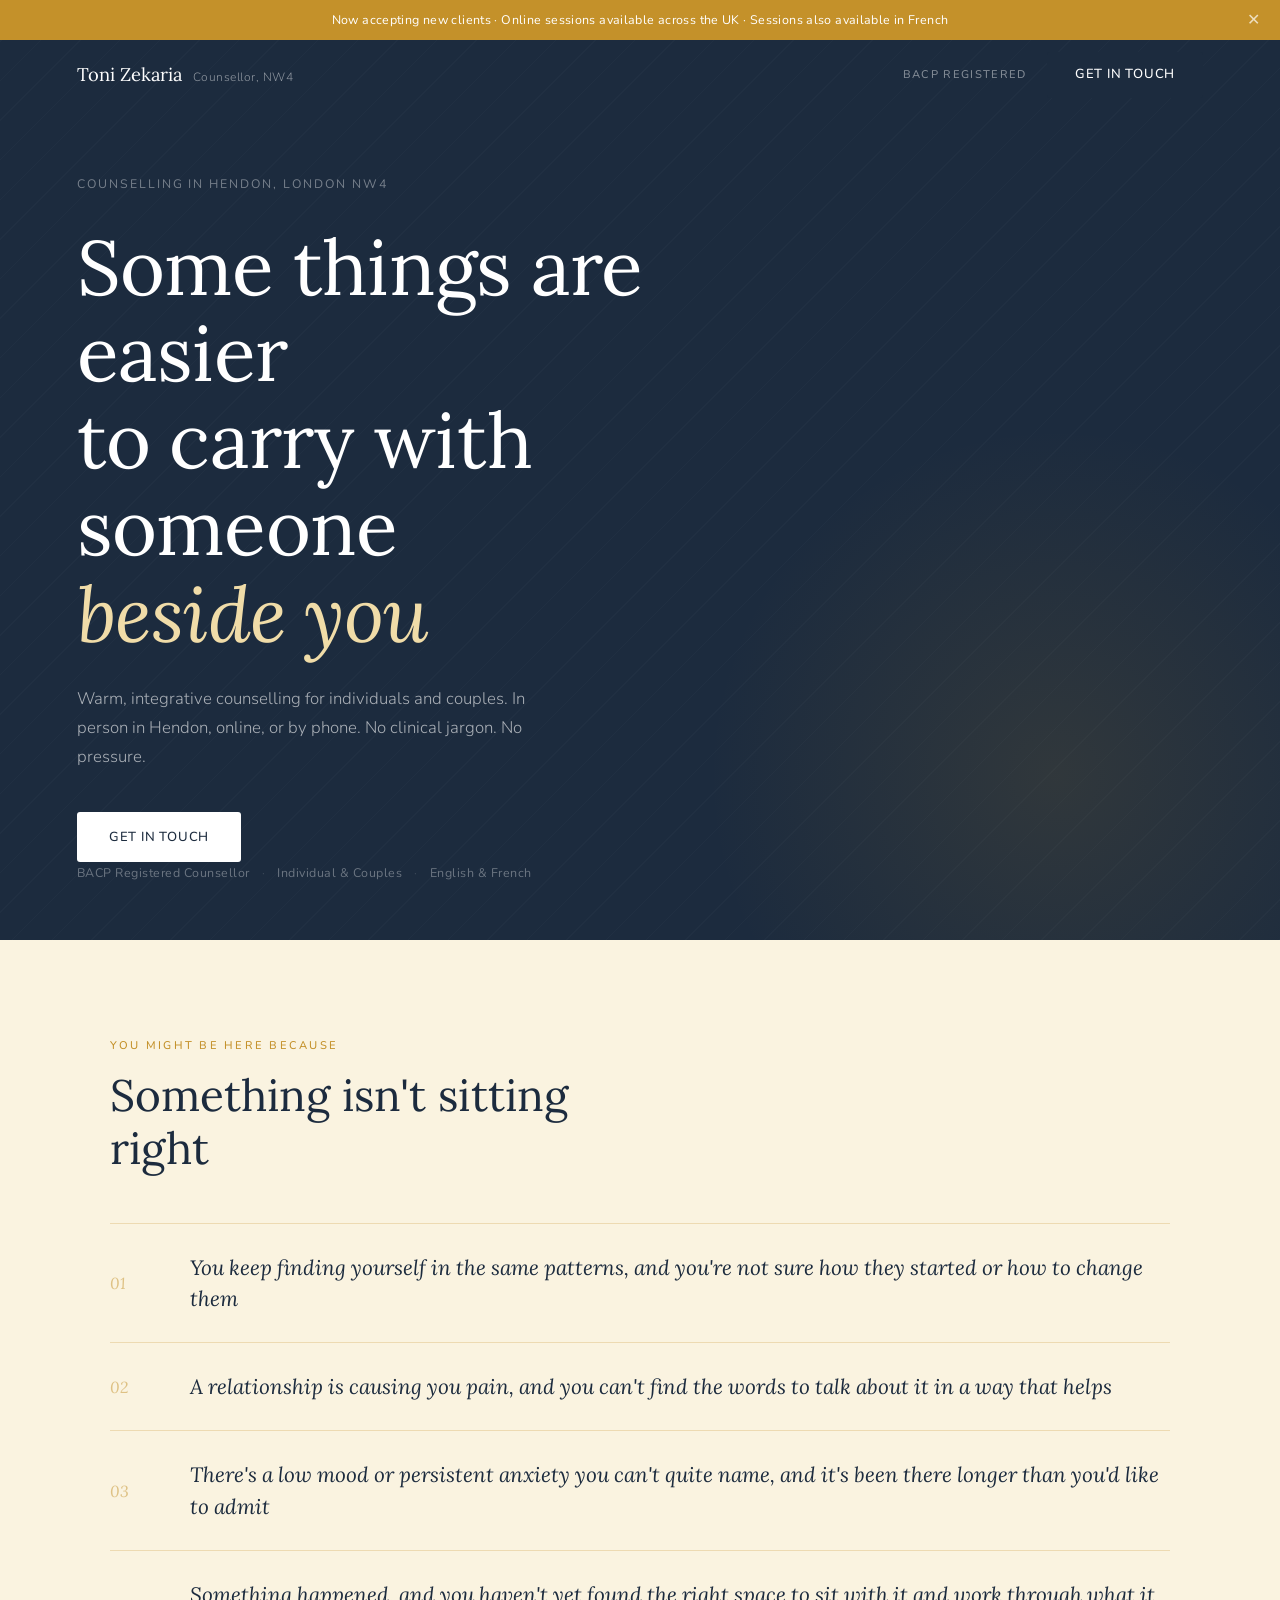
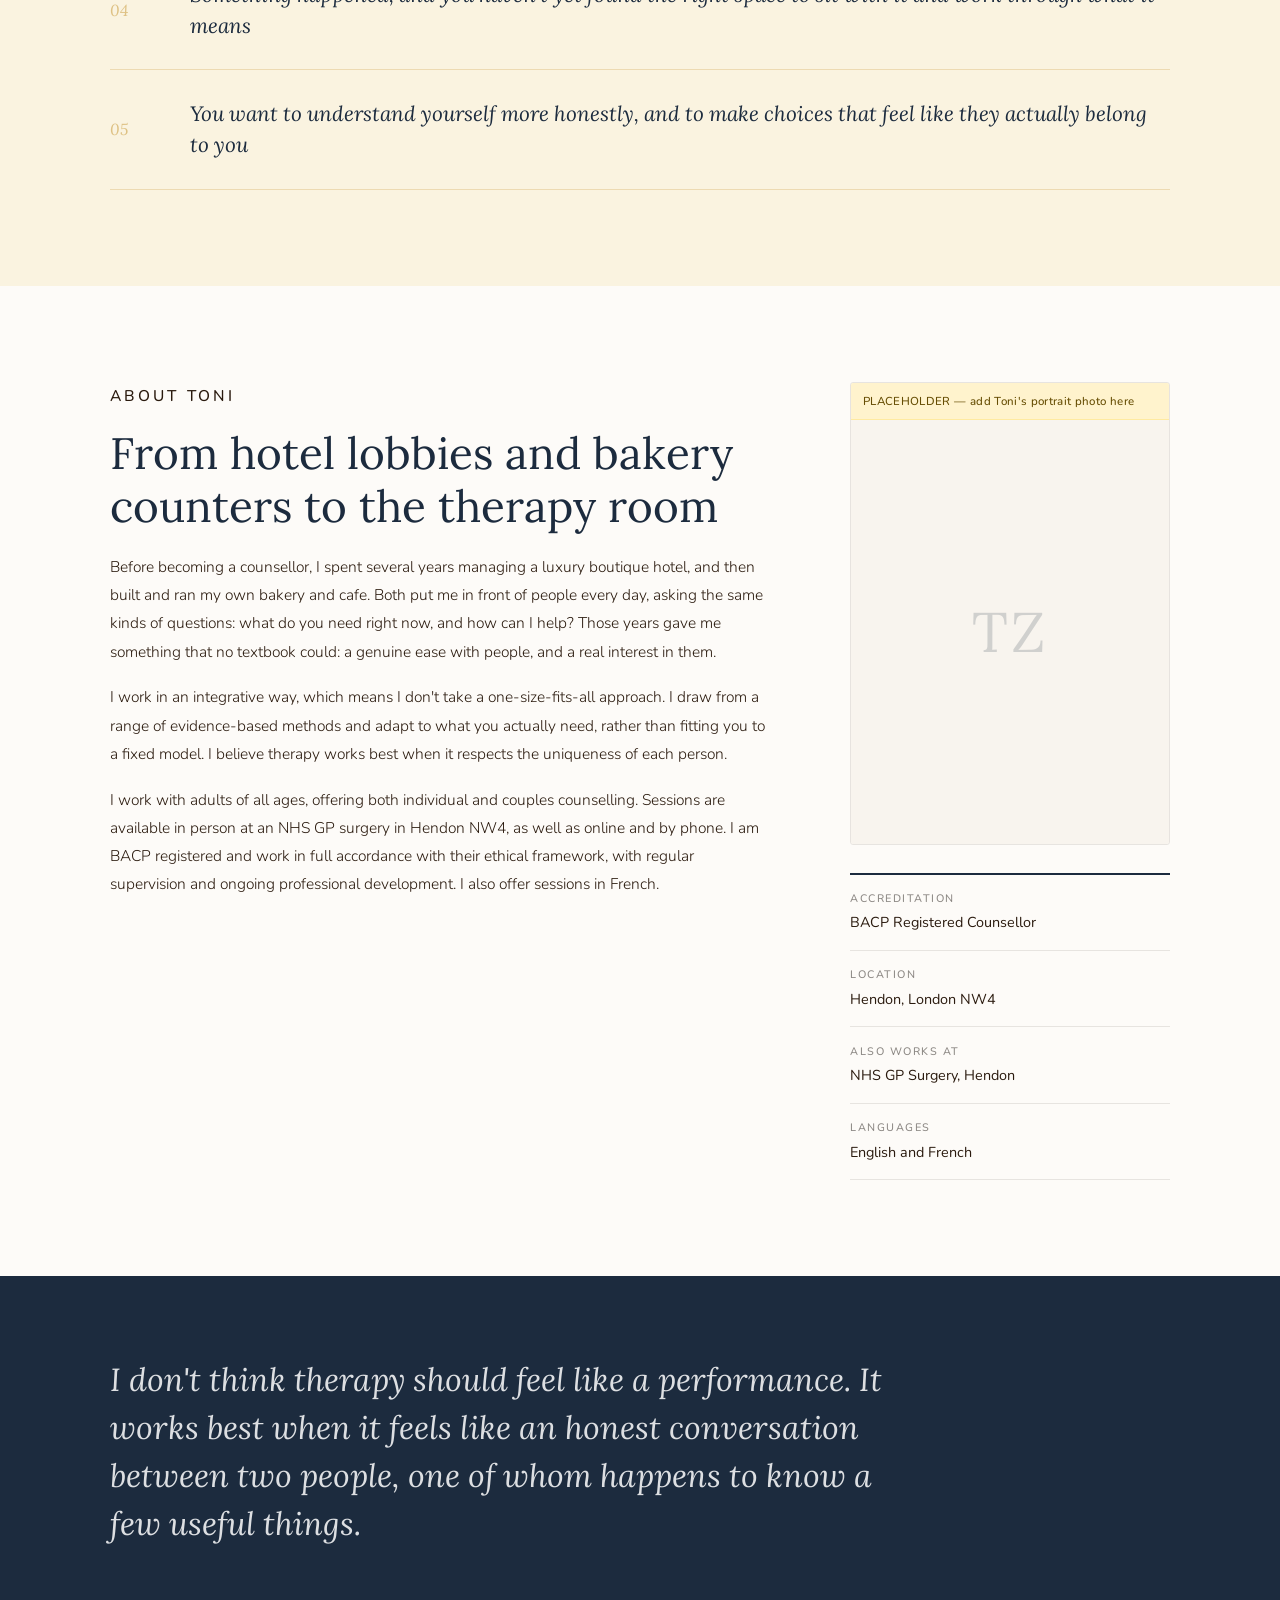
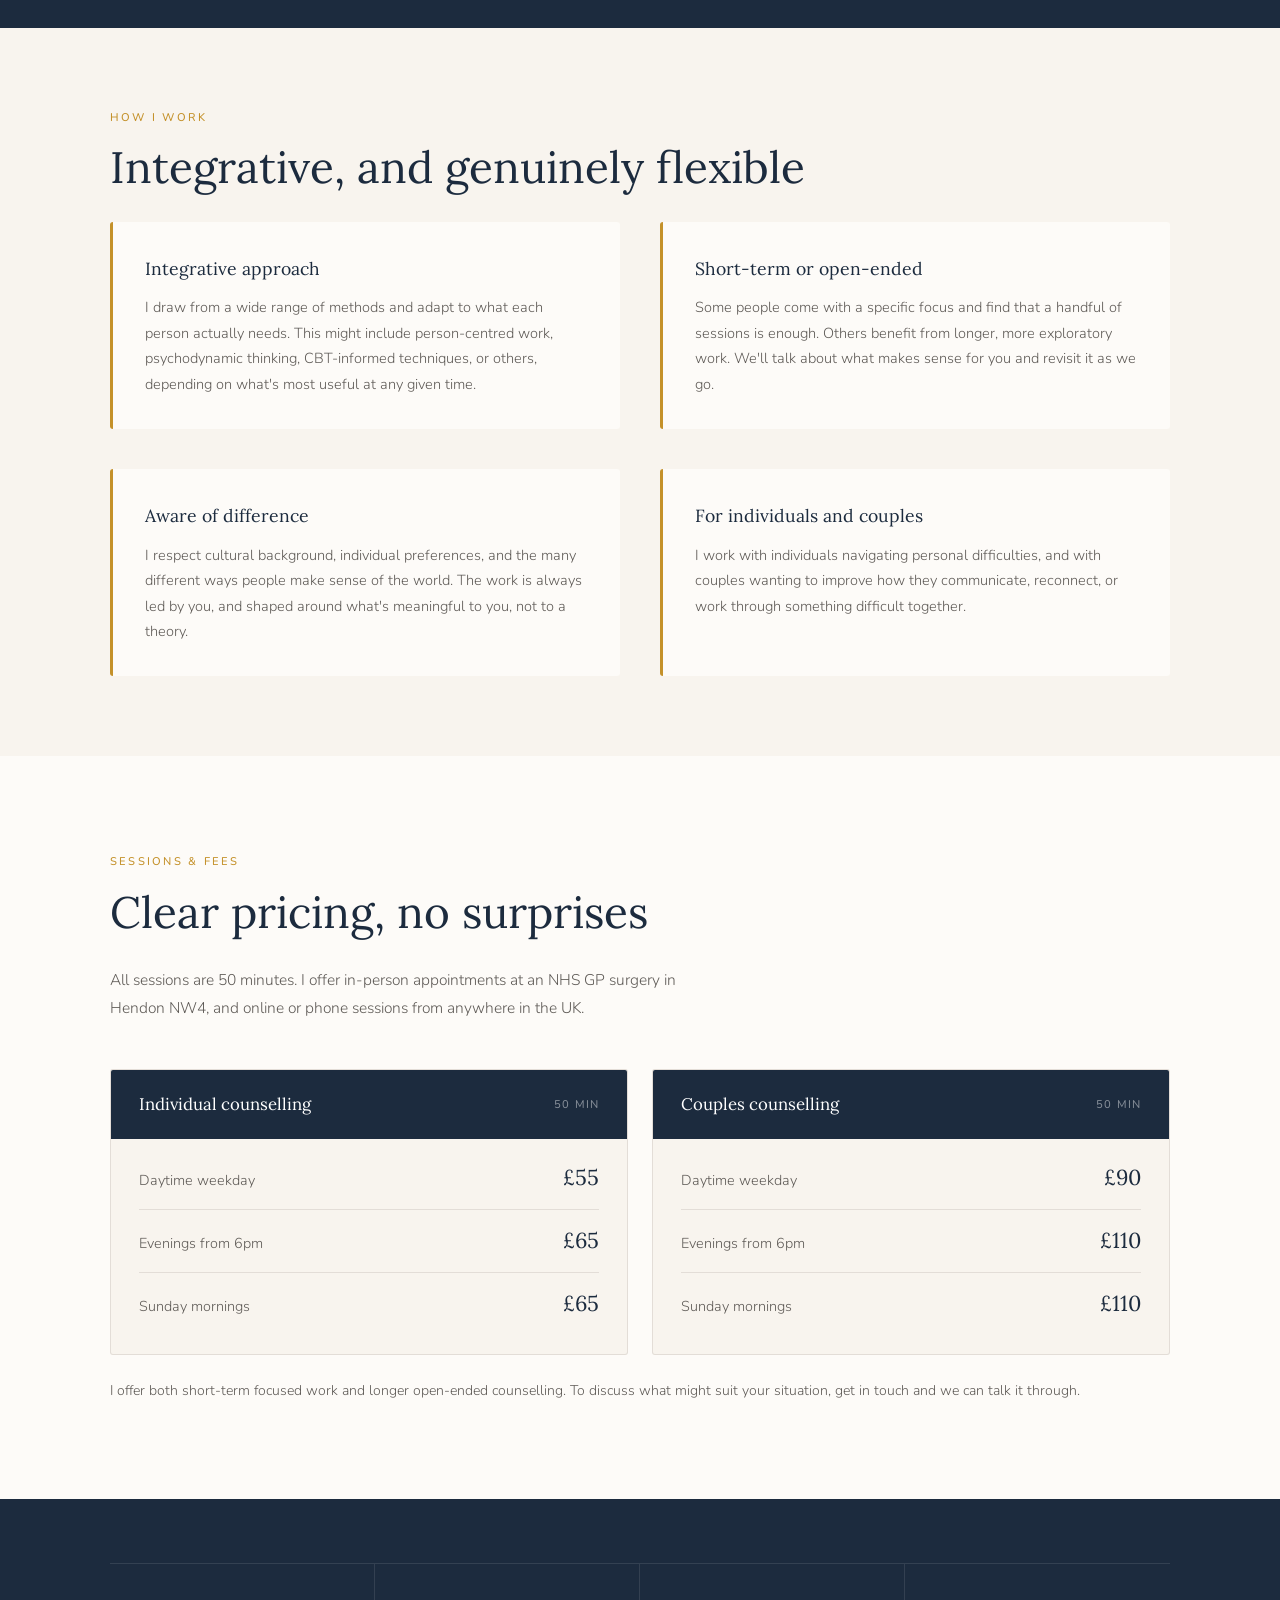
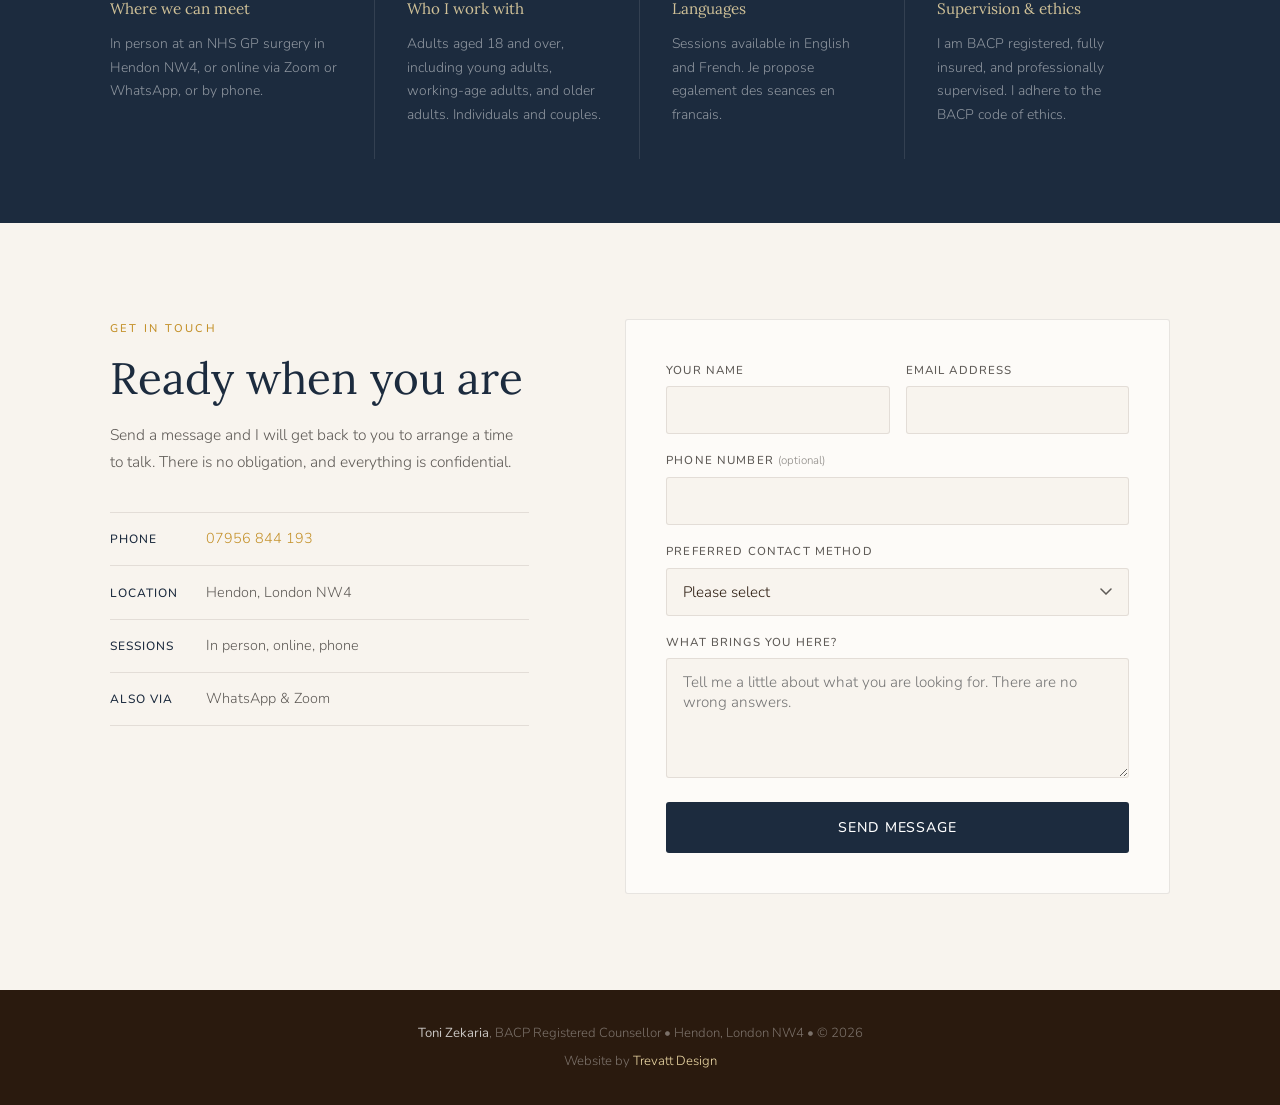
==== toni-zekaria/index.html @ 479f6f9e "Rebuild Toni Zekaria demo site (three-file structure)" ====
<!DOCTYPE html>
<html lang="en">
<head>
  <meta charset="UTF-8">
  <meta name="viewport" content="width=device-width, initial-scale=1.0">
  <title>Counsellor Hendon NW4 London | Toni Zekaria</title>
  <meta name="description" content="BACP registered counsellor in Hendon NW4. Individual and couples counselling, integrative approach. In-person, online and phone. Sessions from £55. Also in French.">
  <link rel="canonical" href="https://client-demos-3kc.pages.dev/toni-zekaria">
  <meta name="geo.region" content="GB-ENG">
  <meta name="geo.placename" content="Hendon, London">
  <meta name="geo.position" content="51.5879;-0.2282">
  <meta name="ICBM" content="51.5879, -0.2282">
  <meta property="og:type" content="website">
  <meta property="og:title" content="Counsellor Hendon NW4 London | Toni Zekaria">
  <meta property="og:description" content="BACP registered counsellor in Hendon NW4. Individual and couples counselling, integrative approach. Sessions from £55.">
  <meta property="og:url" content="https://client-demos-3kc.pages.dev/toni-zekaria">
  <meta property="og:image" content="https://picsum.photos/seed/hendon/1200/630">
  <script type="application/ld+json">
  {
    "@context": "https://schema.org",
    "@type": "MedicalBusiness",
    "name": "Toni Zekaria Counselling",
    "address": {
      "@type": "PostalAddress",
      "addressLocality": "Hendon",
      "addressRegion": "London",
      "postalCode": "NW4",
      "addressCountry": "GB"
    },
    "telephone": "07956844193",
    "url": "https://client-demos-3kc.pages.dev/toni-zekaria",
    "description": "BACP registered counsellor offering individual and couples counselling in Hendon NW4. Integrative approach. In-person, online and phone sessions.",
    "priceRange": "£55-£110"
  }
  </script>
  <link rel="stylesheet" href="style.css">
</head>
<body>

  <div class="announce-bar" id="announceBar">
    <p>Now accepting new clients &middot; Online sessions available across the UK &middot; Sessions also available in French</p>
    <button class="announce-close" id="announceClose" aria-label="Dismiss">&#x2715;</button>
  </div>

  <header class="header" id="header">
    <div class="header-identity">
      <a href="#" class="logo" aria-label="Toni Zekaria Counselling">Toni Zekaria</a>
      <span class="header-role" aria-hidden="true">Counsellor, NW4</span>
    </div>
    <div class="header-actions">
      <span class="header-cred">BACP Registered</span>
      <a href="#contact" class="btn btn-primary">Get in touch</a>
    </div>
  </header>

  <main>

    <!-- HERO: colour-wash, typographic -->
    <section class="hero" aria-label="Introduction">
      <div class="hero-inner">
        <p class="hero-location">Counselling in Hendon, London NW4</p>
        <h1>Some things are easier<br>to carry with someone<br><em>beside you</em></h1>
        <p class="hero-sub">Warm, integrative counselling for individuals and couples. In person in Hendon, online, or by phone. No clinical jargon. No pressure.</p>
        <a href="#contact" class="btn btn-hero">Get in touch</a>
      </div>
      <div class="hero-credentials" aria-label="Professional credentials">
        <span>BACP Registered Counsellor</span>
        <span class="cred-divider" aria-hidden="true">&middot;</span>
        <span>Individual &amp; Couples</span>
        <span class="cred-divider" aria-hidden="true">&middot;</span>
        <span>English &amp; French</span>
      </div>
    </section>

    <!-- RECOGNITION: large editorial numbered statements -->
    <section class="recognition" aria-labelledby="rec-heading">
      <div class="section-inner">
        <div class="rec-top">
          <p class="eyebrow">You might be here because</p>
          <h2 id="rec-heading" class="section-title">Something isn't sitting right</h2>
        </div>
        <ol class="rec-statements" role="list">
          <li>
            <span class="rec-num" aria-hidden="true">01</span>
            <p>You keep finding yourself in the same patterns, and you're not sure how they started or how to change them</p>
          </li>
          <li>
            <span class="rec-num" aria-hidden="true">02</span>
            <p>A relationship is causing you pain, and you can't find the words to talk about it in a way that helps</p>
          </li>
          <li>
            <span class="rec-num" aria-hidden="true">03</span>
            <p>There's a low mood or persistent anxiety you can't quite name, and it's been there longer than you'd like to admit</p>
          </li>
          <li>
            <span class="rec-num" aria-hidden="true">04</span>
            <p>Something happened, and you haven't yet found the right space to sit with it and work through what it means</p>
          </li>
          <li>
            <span class="rec-num" aria-hidden="true">05</span>
            <p>You want to understand yourself more honestly, and to make choices that feel like they actually belong to you</p>
          </li>
        </ol>
      </div>
    </section>

    <!-- ABOUT: bio left, portrait placeholder right -->
    <section class="about" aria-labelledby="about-heading">
      <div class="section-inner">
        <div class="about-grid">
          <div class="about-text">
            <p class="eyebrow">About Toni</p>
            <h2 id="about-heading" class="section-title">From hotel lobbies and bakery counters to the therapy room</h2>
            <p>Before becoming a counsellor, I spent several years managing a luxury boutique hotel, and then built and ran my own bakery and cafe. Both put me in front of people every day, asking the same kinds of questions: what do you need right now, and how can I help? Those years gave me something that no textbook could: a genuine ease with people, and a real interest in them.</p>
            <p>I work in an integrative way, which means I don't take a one-size-fits-all approach. I draw from a range of evidence-based methods and adapt to what you actually need, rather than fitting you to a fixed model. I believe therapy works best when it respects the uniqueness of each person.</p>
            <p>I work with adults of all ages, offering both individual and couples counselling. Sessions are available in person at an NHS GP surgery in Hendon NW4, as well as online and by phone. I am BACP registered and work in full accordance with their ethical framework, with regular supervision and ongoing professional development. I also offer sessions in French.</p>
          </div>
          <div class="about-aside">
            <div class="portrait-placeholder" role="img" aria-label="Portrait photo placeholder">
              <div class="placeholder-banner">PLACEHOLDER &mdash; add Toni's portrait photo here</div>
              <div class="placeholder-space">
                <span class="placeholder-initials">TZ</span>
              </div>
            </div>
            <div class="about-credentials">
              <div class="cred-block">
                <span class="cred-label">Accreditation</span>
                <span class="cred-value">BACP Registered Counsellor</span>
              </div>
              <div class="cred-block">
                <span class="cred-label">Location</span>
                <span class="cred-value">Hendon, London NW4</span>
              </div>
              <div class="cred-block">
                <span class="cred-label">Also works at</span>
                <span class="cred-value">NHS GP Surgery, Hendon</span>
              </div>
              <div class="cred-block">
                <span class="cred-label">Languages</span>
                <span class="cred-value">English and French</span>
              </div>
            </div>
          </div>
        </div>
      </div>
    </section>

    <!-- APPROACH: philosophy pull quote + modalities -->
    <section class="approach" aria-labelledby="approach-heading">
      <div class="approach-quote">
        <div class="section-inner">
          <blockquote>
            <p>I don't think therapy should feel like a performance. It works best when it feels like an honest conversation between two people, one of whom happens to know a few useful things.</p>
          </blockquote>
        </div>
      </div>
      <div class="approach-methods">
        <div class="section-inner">
          <p class="eyebrow">How I work</p>
          <h2 id="approach-heading" class="section-title">Integrative, and genuinely flexible</h2>
          <div class="methods-grid">
            <div class="method-item">
              <h3>Integrative approach</h3>
              <p>I draw from a wide range of methods and adapt to what each person actually needs. This might include person-centred work, psychodynamic thinking, CBT-informed techniques, or others, depending on what's most useful at any given time.</p>
            </div>
            <div class="method-item">
              <h3>Short-term or open-ended</h3>
              <p>Some people come with a specific focus and find that a handful of sessions is enough. Others benefit from longer, more exploratory work. We'll talk about what makes sense for you and revisit it as we go.</p>
            </div>
            <div class="method-item">
              <h3>Aware of difference</h3>
              <p>I respect cultural background, individual preferences, and the many different ways people make sense of the world. The work is always led by you, and shaped around what's meaningful to you, not to a theory.</p>
            </div>
            <div class="method-item">
              <h3>For individuals and couples</h3>
              <p>I work with individuals navigating personal difficulties, and with couples wanting to improve how they communicate, reconnect, or work through something difficult together.</p>
            </div>
          </div>
        </div>
      </div>
    </section>

    <!-- FEES -->
    <section class="fees" aria-labelledby="fees-heading">
      <div class="section-inner">
        <p class="eyebrow">Sessions &amp; fees</p>
        <h2 id="fees-heading" class="section-title">Clear pricing, no surprises</h2>
        <p class="fees-intro">All sessions are 50 minutes. I offer in-person appointments at an NHS GP surgery in Hendon NW4, and online or phone sessions from anywhere in the UK.</p>

        <div class="fee-grid">
          <div class="fee-card">
            <div class="fee-card-header">
              <h3>Individual counselling</h3>
              <span class="fee-tag">50 min</span>
            </div>
            <div class="fee-rows">
              <div class="fee-row">
                <span class="fee-row-label">Daytime weekday</span>
                <span class="fee-row-price">£55</span>
              </div>
              <div class="fee-row">
                <span class="fee-row-label">Evenings from 6pm</span>
                <span class="fee-row-price">£65</span>
              </div>
              <div class="fee-row">
                <span class="fee-row-label">Sunday mornings</span>
                <span class="fee-row-price">£65</span>
              </div>
            </div>
          </div>
          <div class="fee-card">
            <div class="fee-card-header">
              <h3>Couples counselling</h3>
              <span class="fee-tag">50 min</span>
            </div>
            <div class="fee-rows">
              <div class="fee-row">
                <span class="fee-row-label">Daytime weekday</span>
                <span class="fee-row-price">£90</span>
              </div>
              <div class="fee-row">
                <span class="fee-row-label">Evenings from 6pm</span>
                <span class="fee-row-price">£110</span>
              </div>
              <div class="fee-row">
                <span class="fee-row-label">Sunday mornings</span>
                <span class="fee-row-price">£110</span>
              </div>
            </div>
          </div>
        </div>
        <p class="fees-note">I offer both short-term focused work and longer open-ended counselling. To discuss what might suit your situation, get in touch and we can talk it through.</p>
      </div>
    </section>

    <!-- PRACTICAL STRIP: formats, languages, availability -->
    <section class="practical" aria-label="Practical information">
      <div class="section-inner">
        <div class="practical-grid">
          <div class="practical-item">
            <h3>Where we can meet</h3>
            <p>In person at an NHS GP surgery in Hendon NW4, or online via Zoom or WhatsApp, or by phone.</p>
          </div>
          <div class="practical-item">
            <h3>Who I work with</h3>
            <p>Adults aged 18 and over, including young adults, working-age adults, and older adults. Individuals and couples.</p>
          </div>
          <div class="practical-item">
            <h3>Languages</h3>
            <p>Sessions available in English and French. Je propose egalement des seances en francais.</p>
          </div>
          <div class="practical-item">
            <h3>Supervision &amp; ethics</h3>
            <p>I am BACP registered, fully insured, and professionally supervised. I adhere to the BACP code of ethics.</p>
          </div>
        </div>
      </div>
    </section>

    <!-- CONTACT -->
    <section class="contact" id="contact" aria-labelledby="contact-heading">
      <div class="section-inner">
        <div class="contact-grid">
          <div class="contact-info">
            <p class="eyebrow">Get in touch</p>
            <h2 id="contact-heading" class="section-title">Ready when you are</h2>
            <p class="contact-lead">Send a message and I will get back to you to arrange a time to talk. There is no obligation, and everything is confidential.</p>
            <ul class="contact-meta">
              <li>
                <strong>Phone</strong>
                <a href="tel:07956844193">07956 844 193</a>
              </li>
              <li>
                <strong>Location</strong>
                <span>Hendon, London NW4</span>
              </li>
              <li>
                <strong>Sessions</strong>
                <span>In person, online, phone</span>
              </li>
              <li>
                <strong>Also via</strong>
                <span>WhatsApp &amp; Zoom</span>
              </li>
            </ul>
          </div>

          <!-- Formspree integration: update the action attribute with your Formspree endpoint -->
          <form action="#" method="POST" class="contact-form" novalidate>
            <div class="form-row">
              <div class="field">
                <label for="name">Your name</label>
                <input type="text" id="name" name="name" autocomplete="name" required>
              </div>
              <div class="field">
                <label for="email">Email address</label>
                <input type="email" id="email" name="email" autocomplete="email" required>
              </div>
            </div>
            <div class="field">
              <label for="phone">Phone number <span class="label-opt">(optional)</span></label>
              <input type="tel" id="phone" name="phone" autocomplete="tel">
            </div>
            <div class="field">
              <label for="contact-pref">Preferred contact method</label>
              <select id="contact-pref" name="contact_preference">
                <option value="">Please select</option>
                <option value="email">Email</option>
                <option value="phone">Phone call</option>
                <option value="whatsapp">WhatsApp</option>
                <option value="zoom">Zoom call</option>
              </select>
            </div>
            <div class="field">
              <label for="message">What brings you here?</label>
              <textarea id="message" name="message" placeholder="Tell me a little about what you are looking for. There are no wrong answers."></textarea>
            </div>
            <button type="submit" class="btn btn-submit">Send message</button>
          </form>
        </div>
      </div>
    </section>

  </main>

  <footer class="footer">
    <div class="footer-inner">
      <p><strong>Toni Zekaria</strong>, BACP Registered Counsellor &bull; Hendon, London NW4 &bull; &copy; 2026</p>
      <p>Website by <a href="https://trevattdesign.com" target="_blank" rel="noopener noreferrer">Trevatt Design</a></p>
    </div>
  </footer>

  <script src="script.js"></script>
</body>
</html>
---- toni-zekaria/style.css ----
@import url('https://fonts.googleapis.com/css2?family=Lora:ital,wght@0,400;0,500;1,400;1,500&family=Nunito:wght@300;400;500&display=swap');

/* ============================================================
   DESIGN TOKENS
   ============================================================ */
:root {
  --slate:        #1C2B3E;
  --slate-mid:    #273D55;
  --amber:        #C4912A;
  --amber-pale:   #F0DCA8;
  --amber-light:  #FAF3E0;
  --rose-dust:    #B07870;
  --rose-pale:    #EDD8D4;
  --oat:          #F8F4EE;
  --cream:        #FDFBF8;
  --espresso:     #2A1A0E;
  --mid:          #5E5A56;
  --soft:         #8C8884;
  --border:       rgba(42, 26, 14, 0.1);

  --announce-h:   40px;
  --header-h:     70px;

  --radius:       3px;
  --ease:         cubic-bezier(0.4, 0, 0.2, 1);
}

/* ============================================================
   RESET & BASE
   ============================================================ */
*, *::before, *::after { box-sizing: border-box; margin: 0; padding: 0; }

html { scroll-behavior: smooth; }

body {
  font-family: 'Nunito', sans-serif;
  font-weight: 300;
  color: var(--espresso);
  background: var(--cream);
  line-height: 1.75;
  -webkit-font-smoothing: antialiased;
}

img { display: block; max-width: 100%; }

/* ============================================================
   TYPOGRAPHY UTILITIES
   ============================================================ */
.eyebrow {
  display: block;
  font-size: 0.7rem;
  font-weight: 500;
  letter-spacing: 0.2em;
  text-transform: uppercase;
  color: var(--amber);
  margin-bottom: 0.85rem;
}

.section-title {
  font-family: 'Lora', serif;
  font-weight: 400;
  font-size: clamp(1.85rem, 3.6vw, 2.75rem);
  line-height: 1.2;
  color: var(--slate);
  margin-bottom: 1.75rem;
}

.section-inner {
  max-width: 1060px;
  margin: 0 auto;
}

/* ============================================================
   BUTTONS
   ============================================================ */
.btn {
  display: inline-block;
  padding: 0.72rem 1.75rem;
  font-family: 'Nunito', sans-serif;
  font-size: 0.82rem;
  font-weight: 500;
  letter-spacing: 0.06em;
  text-transform: uppercase;
  text-decoration: none;
  border: none;
  border-radius: var(--radius);
  cursor: pointer;
  transition: background 0.2s var(--ease), transform 0.15s var(--ease);
}

.btn:focus-visible {
  outline: 2px solid var(--amber);
  outline-offset: 3px;
}

.btn-primary {
  background: var(--slate);
  color: #fff;
}
.btn-primary:hover { background: var(--slate-mid); transform: translateY(-1px); }

.btn-hero {
  background: #fff;
  color: var(--slate);
  padding: 0.85rem 2rem;
}
.btn-hero:hover { background: var(--amber-pale); transform: translateY(-1px); }

.btn-submit {
  width: 100%;
  padding: 1rem;
  background: var(--slate);
  color: #fff;
  font-size: 0.88rem;
  margin-top: 0.5rem;
}
.btn-submit:hover { background: var(--slate-mid); }

/* ============================================================
   ANNOUNCE BAR
   ============================================================ */
.announce-bar {
  position: fixed;
  top: 0;
  left: 0;
  right: 0;
  z-index: 200;
  height: var(--announce-h);
  background: var(--amber);
  color: #fff;
  display: flex;
  align-items: center;
  justify-content: center;
  padding: 0 3rem;
  font-size: 0.78rem;
  font-weight: 400;
  letter-spacing: 0.03em;
  text-align: center;
}

.announce-bar p { flex: 1; }

.announce-close {
  position: absolute;
  right: 1rem;
  background: none;
  border: none;
  color: rgba(255, 255, 255, 0.7);
  cursor: pointer;
  font-size: 1rem;
  padding: 0.25rem;
  line-height: 1;
  transition: color 0.2s;
}
.announce-close:hover { color: #fff; }

.announce-bar.hidden { display: none; }

/* ============================================================
   HEADER
   ============================================================ */
.header {
  position: fixed;
  top: var(--announce-h);
  left: 0;
  right: 0;
  z-index: 100;
  height: var(--header-h);
  display: flex;
  align-items: center;
  justify-content: space-between;
  padding: 0 6%;
  transition: background 0.3s var(--ease), border-color 0.3s var(--ease), top 0.3s var(--ease);
  background: transparent;
  border-bottom: 1px solid transparent;
}

.header.announce-gone { top: 0; }

.header.scrolled {
  background: rgba(253, 251, 248, 0.97);
  backdrop-filter: blur(12px);
  border-bottom-color: var(--border);
}

.header-identity {
  display: flex;
  align-items: baseline;
  gap: 0.7rem;
}

.logo {
  font-family: 'Lora', serif;
  font-size: 1.15rem;
  font-weight: 400;
  text-decoration: none;
  color: #fff;
  transition: color 0.3s var(--ease);
}
.header.scrolled .logo { color: var(--slate); }

.header-role {
  font-size: 0.75rem;
  font-weight: 300;
  color: rgba(255, 255, 255, 0.5);
  letter-spacing: 0.04em;
  transition: color 0.3s var(--ease);
}
.header.scrolled .header-role { color: var(--soft); }

.header-actions {
  display: flex;
  align-items: center;
  gap: 1.25rem;
}

.header-cred {
  font-size: 0.7rem;
  font-weight: 500;
  letter-spacing: 0.12em;
  text-transform: uppercase;
  color: rgba(255, 255, 255, 0.45);
  transition: color 0.3s var(--ease);
}
.header.scrolled .header-cred { color: var(--soft); }

/* ============================================================
   HERO — colour-wash, slate
   ============================================================ */
.hero {
  min-height: 100vh;
  background: var(--slate);
  display: flex;
  flex-direction: column;
  justify-content: space-between;
  padding: calc(var(--announce-h) + var(--header-h) + 4rem) 6% 3.5rem;
  position: relative;
  overflow: hidden;
}

/* Warm texture: faint diagonal lines */
.hero::before {
  content: '';
  position: absolute;
  inset: 0;
  background-image: repeating-linear-gradient(
    -45deg,
    rgba(255, 255, 255, 0.018) 0px,
    rgba(255, 255, 255, 0.018) 1px,
    transparent 1px,
    transparent 28px
  );
  pointer-events: none;
}

/* Warm glow bottom-right */
.hero::after {
  content: '';
  position: absolute;
  bottom: -20%;
  right: -10%;
  width: 55vw;
  height: 55vw;
  background: radial-gradient(circle, rgba(196, 145, 42, 0.12) 0%, transparent 70%);
  pointer-events: none;
}

.hero-inner {
  position: relative;
  z-index: 1;
  max-width: 760px;
}

.hero-location {
  font-size: 0.77rem;
  font-weight: 400;
  letter-spacing: 0.16em;
  text-transform: uppercase;
  color: rgba(255, 255, 255, 0.4);
  margin-bottom: 1.75rem;
}

.hero h1 {
  font-family: 'Lora', serif;
  font-weight: 400;
  font-size: clamp(2.8rem, 6vw, 5rem);
  line-height: 1.13;
  color: #fff;
  margin-bottom: 1.75rem;
  letter-spacing: -0.01em;
}

.hero h1 em {
  font-style: italic;
  color: var(--amber-pale);
}

.hero-sub {
  font-size: 1.05rem;
  font-weight: 300;
  color: rgba(255, 255, 255, 0.62);
  line-height: 1.72;
  max-width: 500px;
  margin-bottom: 2.5rem;
}

.hero-credentials {
  position: relative;
  z-index: 1;
  display: flex;
  align-items: center;
  gap: 0.75rem;
  font-size: 0.78rem;
  font-weight: 400;
  color: rgba(255, 255, 255, 0.35);
  letter-spacing: 0.04em;
}

.cred-divider { opacity: 0.4; }

/* ============================================================
   RECOGNITION — large numbered statements
   ============================================================ */
.recognition {
  background: var(--amber-light);
  padding: 6rem 6%;
}

.rec-top {
  max-width: 480px;
  margin-bottom: 3rem;
}

.rec-statements {
  list-style: none;
  border-top: 1px solid rgba(196, 145, 42, 0.25);
}

.rec-statements li {
  display: grid;
  grid-template-columns: 3.5rem 1fr;
  gap: 1.5rem;
  align-items: center;
  padding: 1.75rem 0;
  border-bottom: 1px solid rgba(196, 145, 42, 0.25);
}

.rec-num {
  font-family: 'Lora', serif;
  font-style: italic;
  font-size: 1rem;
  color: var(--amber);
  opacity: 0.5;
  flex-shrink: 0;
  line-height: 1;
}

.rec-statements p {
  font-family: 'Lora', serif;
  font-style: italic;
  font-size: clamp(1.05rem, 1.8vw, 1.3rem);
  color: var(--slate);
  line-height: 1.5;
  font-weight: 400;
}

/* ============================================================
   ABOUT — text left, portrait + credentials right
   ============================================================ */
.about {
  background: var(--cream);
  padding: 6rem 6%;
}

.about-grid {
  display: grid;
  grid-template-columns: 1fr 320px;
  gap: 5rem;
  align-items: start;
}

.about-text .section-title { margin-bottom: 1.25rem; }

.about-text p {
  font-size: 0.97rem;
  color: var(--espresso);
  line-height: 1.82;
  margin-bottom: 1.1rem;
}
.about-text p:last-child { margin-bottom: 0; }

/* Portrait placeholder */
.portrait-placeholder {
  margin-bottom: 1.75rem;
  border-radius: var(--radius);
  overflow: hidden;
  border: 1px solid var(--border);
}

.placeholder-banner {
  background: #FFF3CD;
  border-bottom: 1px solid #FFEAA0;
  padding: 0.5rem 0.75rem;
  font-size: 0.72rem;
  font-weight: 500;
  color: #664D03;
  letter-spacing: 0.03em;
}

.placeholder-space {
  background: var(--oat);
  aspect-ratio: 3 / 4;
  display: flex;
  align-items: center;
  justify-content: center;
}

.placeholder-initials {
  font-family: 'Lora', serif;
  font-size: 3.5rem;
  font-weight: 400;
  color: rgba(28, 43, 62, 0.18);
  letter-spacing: 0.05em;
}

/* Credential list */
.about-credentials {
  display: flex;
  flex-direction: column;
  gap: 0;
  border-top: 2px solid var(--slate);
}

.cred-block {
  display: flex;
  flex-direction: column;
  gap: 0.15rem;
  padding: 0.9rem 0;
  border-bottom: 1px solid var(--border);
}

.cred-label {
  font-size: 0.68rem;
  font-weight: 500;
  letter-spacing: 0.14em;
  text-transform: uppercase;
  color: var(--soft);
}

.cred-value {
  font-size: 0.9rem;
  color: var(--espresso);
  font-weight: 400;
}

/* ============================================================
   APPROACH — pull quote + methods grid
   ============================================================ */
.approach-quote {
  background: var(--slate);
  padding: 5rem 6%;
}

.approach-quote blockquote p {
  font-family: 'Lora', serif;
  font-style: italic;
  font-weight: 400;
  font-size: clamp(1.4rem, 2.5vw, 2rem);
  color: rgba(255, 255, 255, 0.85);
  line-height: 1.5;
  max-width: 800px;
}

.approach-methods {
  background: var(--oat);
  padding: 5rem 6%;
}

.methods-grid {
  display: grid;
  grid-template-columns: 1fr 1fr;
  gap: 2.5rem;
  margin-top: 0.5rem;
}

.method-item {
  padding: 2rem;
  background: var(--cream);
  border-radius: var(--radius);
  border-left: 3px solid var(--amber);
}

.method-item h3 {
  font-family: 'Lora', serif;
  font-size: 1.1rem;
  font-weight: 400;
  color: var(--slate);
  margin-bottom: 0.65rem;
}

.method-item p {
  font-size: 0.91rem;
  color: var(--mid);
  line-height: 1.75;
}

/* ============================================================
   FEES
   ============================================================ */
.fees {
  background: var(--cream);
  padding: 6rem 6%;
}

.fees-intro {
  color: var(--mid);
  max-width: 580px;
  font-size: 0.97rem;
  margin-bottom: 3rem;
  line-height: 1.75;
}

.fee-grid {
  display: grid;
  grid-template-columns: 1fr 1fr;
  gap: 1.5rem;
  margin-bottom: 1.5rem;
}

.fee-card {
  background: var(--oat);
  border-radius: var(--radius);
  overflow: hidden;
  border: 1px solid var(--border);
}

.fee-card-header {
  background: var(--slate);
  padding: 1.25rem 1.75rem;
  display: flex;
  align-items: center;
  justify-content: space-between;
  gap: 1rem;
}

.fee-card-header h3 {
  font-family: 'Lora', serif;
  font-size: 1.05rem;
  font-weight: 400;
  color: #fff;
}

.fee-tag {
  font-size: 0.7rem;
  font-weight: 500;
  letter-spacing: 0.1em;
  text-transform: uppercase;
  color: rgba(255, 255, 255, 0.45);
  white-space: nowrap;
}

.fee-rows {
  padding: 0.5rem 1.75rem 1.25rem;
}

.fee-row {
  display: flex;
  justify-content: space-between;
  align-items: baseline;
  padding: 0.75rem 0;
  border-bottom: 1px solid var(--border);
  gap: 1rem;
}

.fee-row:last-child { border-bottom: none; }

.fee-row-label {
  font-size: 0.9rem;
  color: var(--mid);
}

.fee-row-price {
  font-family: 'Lora', serif;
  font-size: 1.35rem;
  font-weight: 400;
  color: var(--slate);
  white-space: nowrap;
}

.fees-note {
  font-size: 0.88rem;
  color: var(--mid);
  line-height: 1.65;
}

/* ============================================================
   PRACTICAL STRIP
   ============================================================ */
.practical {
  background: var(--slate);
  padding: 4rem 6%;
}

.practical-grid {
  display: grid;
  grid-template-columns: repeat(4, 1fr);
  gap: 0;
  border-top: 1px solid rgba(255, 255, 255, 0.1);
}

.practical-item {
  padding: 2rem 2rem 2rem 0;
  border-right: 1px solid rgba(255, 255, 255, 0.1);
}

.practical-item:last-child { border-right: none; }
.practical-item:not(:first-child) { padding-left: 2rem; }

.practical-item h3 {
  font-family: 'Lora', serif;
  font-size: 0.95rem;
  font-weight: 400;
  color: var(--amber-pale);
  margin-bottom: 0.6rem;
  opacity: 0.85;
}

.practical-item p {
  font-size: 0.87rem;
  color: rgba(255, 255, 255, 0.5);
  line-height: 1.7;
}

/* ============================================================
   CONTACT
   ============================================================ */
.contact {
  background: var(--oat);
  padding: 6rem 6%;
}

.contact-grid {
  display: grid;
  grid-template-columns: 1fr 1.3fr;
  gap: 6rem;
  align-items: start;
}

.contact .section-title { margin-bottom: 1rem; }

.contact-lead {
  color: var(--mid);
  font-size: 0.97rem;
  line-height: 1.78;
  margin-bottom: 2.25rem;
}

.contact-meta {
  list-style: none;
  border-top: 1px solid var(--border);
}

.contact-meta li {
  display: grid;
  grid-template-columns: 80px 1fr;
  gap: 1rem;
  padding: 0.85rem 0;
  border-bottom: 1px solid var(--border);
  font-size: 0.9rem;
  align-items: baseline;
}

.contact-meta strong {
  font-weight: 500;
  font-size: 0.75rem;
  letter-spacing: 0.08em;
  text-transform: uppercase;
  color: var(--slate);
}

.contact-meta span, .contact-meta a {
  color: var(--mid);
}

.contact-meta a {
  color: var(--amber);
  text-decoration: none;
}
.contact-meta a:hover { text-decoration: underline; }

/* Form */
.contact-form {
  background: var(--cream);
  padding: 2.5rem;
  border-radius: var(--radius);
  border: 1px solid var(--border);
  display: flex;
  flex-direction: column;
  gap: 1rem;
}

.form-row {
  display: grid;
  grid-template-columns: 1fr 1fr;
  gap: 1rem;
}

.field { display: flex; flex-direction: column; }

label {
  font-size: 0.72rem;
  font-weight: 500;
  letter-spacing: 0.1em;
  text-transform: uppercase;
  color: var(--mid);
  margin-bottom: 0.4rem;
}

.label-opt {
  text-transform: none;
  font-weight: 300;
  letter-spacing: 0;
  opacity: 0.7;
}

input, select, textarea {
  width: 100%;
  padding: 0.82rem 1rem;
  background: var(--oat);
  border: 1.5px solid var(--border);
  border-radius: var(--radius);
  font-family: 'Nunito', sans-serif;
  font-size: 0.95rem;
  font-weight: 300;
  color: var(--espresso);
  transition: border-color 0.2s var(--ease);
  -webkit-appearance: none;
}

input:focus, select:focus, textarea:focus {
  outline: none;
  border-color: var(--slate);
}

select {
  background-image: url("data:image/svg+xml,%3Csvg xmlns='http://www.w3.org/2000/svg' width='12' height='7' viewBox='0 0 12 7'%3E%3Cpath d='M1 1l5 5 5-5' stroke='%235e5a56' stroke-width='1.5' fill='none' stroke-linecap='round'/%3E%3C/svg%3E");
  background-repeat: no-repeat;
  background-position: right 1rem center;
  background-color: var(--oat);
  padding-right: 2.5rem;
  cursor: pointer;
}

textarea { min-height: 120px; resize: vertical; }

/* ============================================================
   FOOTER
   ============================================================ */
.footer {
  background: var(--espresso);
  padding: 2rem 6%;
  text-align: center;
}

.footer-inner {
  display: flex;
  flex-direction: column;
  gap: 0.3rem;
  font-size: 0.82rem;
  color: rgba(255, 255, 255, 0.38);
  line-height: 1.75;
}

.footer-inner strong { color: rgba(255, 255, 255, 0.75); font-weight: 400; }
.footer-inner a { color: var(--amber-pale); text-decoration: none; }
.footer-inner a:hover { text-decoration: underline; }

/* ============================================================
   RESPONSIVE
   ============================================================ */
@media (max-width: 960px) {
  .about-grid { grid-template-columns: 1fr; gap: 3rem; }
  .about-aside { display: grid; grid-template-columns: 240px 1fr; gap: 2rem; align-items: start; }
  .portrait-placeholder { margin-bottom: 0; }
  .methods-grid { grid-template-columns: 1fr; gap: 1.25rem; }
  .practical-grid { grid-template-columns: 1fr 1fr; }
  .practical-item:nth-child(2) { border-right: none; }
  .practical-item:nth-child(3) {
    border-top: 1px solid rgba(255,255,255,0.1);
    padding-left: 0;
    border-right: 1px solid rgba(255,255,255,0.1);
    padding-top: 2rem;
  }
  .practical-item:nth-child(4) {
    border-top: 1px solid rgba(255,255,255,0.1);
    padding-top: 2rem;
    border-right: none;
  }
  .contact-grid { grid-template-columns: 1fr; gap: 3rem; }
}

@media (max-width: 700px) {
  :root { --announce-h: 52px; --header-h: 60px; }
  .header { padding: 0 5%; }
  .header-cred { display: none; }
  .hero { padding: calc(var(--announce-h) + var(--header-h) + 2.5rem) 5% 3rem; }
  .hero-credentials { flex-wrap: wrap; row-gap: 0.25rem; }
  .fee-grid { grid-template-columns: 1fr; }
  .practical-grid { grid-template-columns: 1fr; }
  .practical-item { border-right: none; padding-left: 0; padding-right: 0; border-top: 1px solid rgba(255,255,255,0.1); }
  .practical-item:first-child { border-top: none; }
  .about-aside { grid-template-columns: 1fr; }
  .form-row { grid-template-columns: 1fr; }
  .contact-form { padding: 1.75rem; }
  section { padding-left: 5%; padding-right: 5%; }
  .approach-quote { padding: 4rem 5%; }
  .approach-methods { padding: 4rem 5%; }
}

@media (max-width: 420px) {
  .rec-statements li { grid-template-columns: 2.5rem 1fr; gap: 1rem; }
}
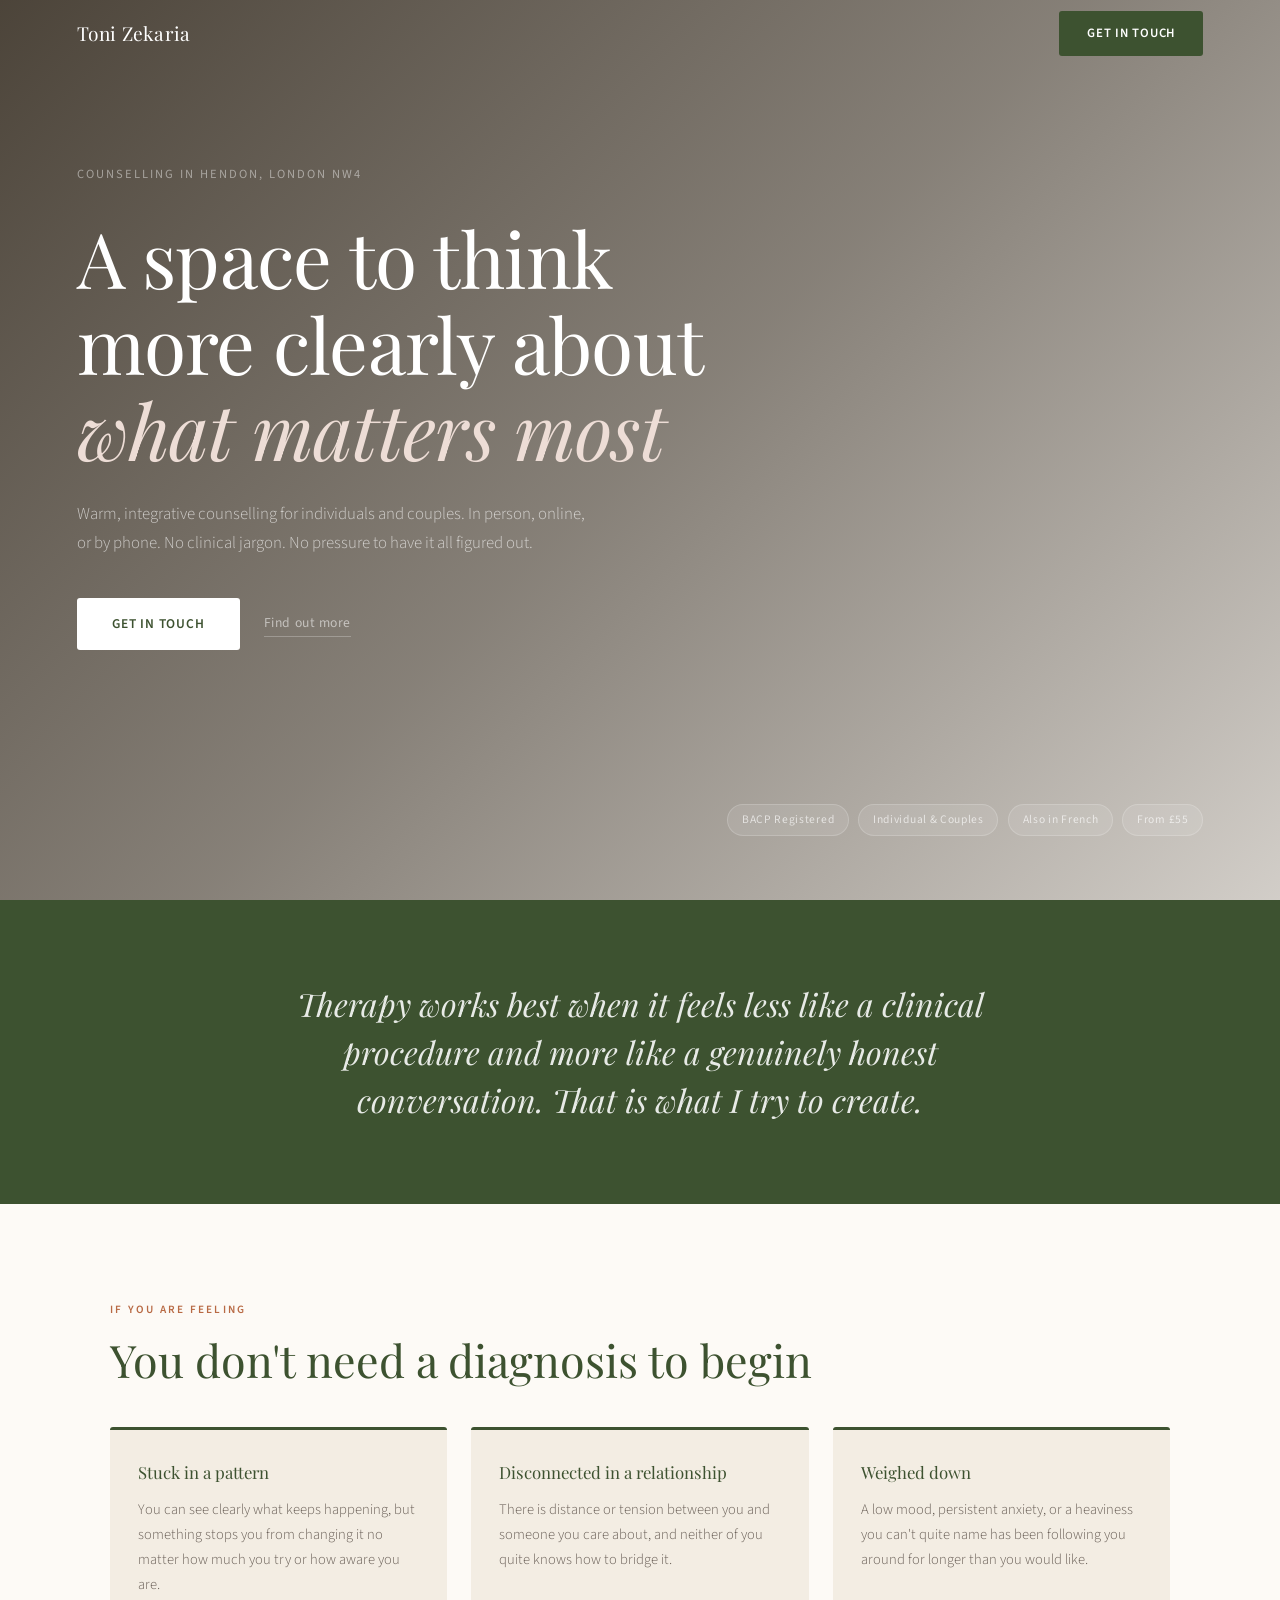
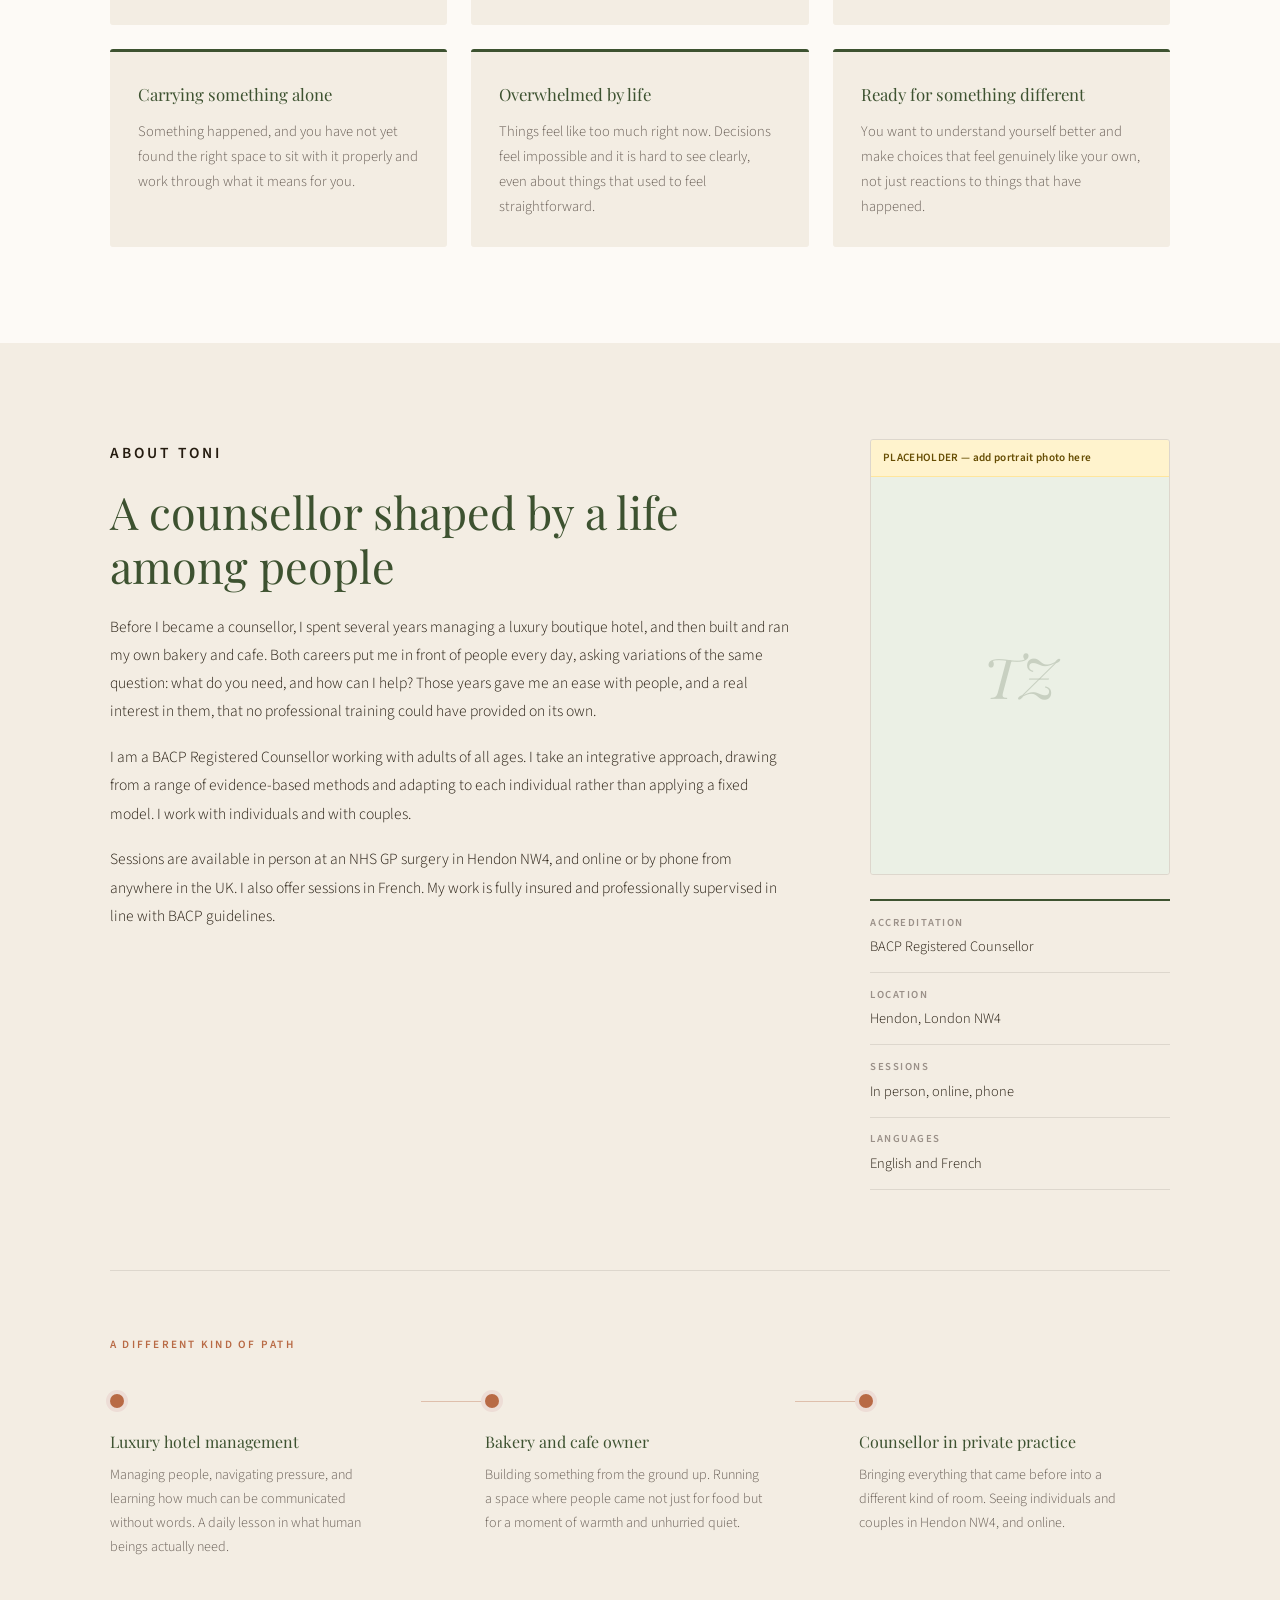
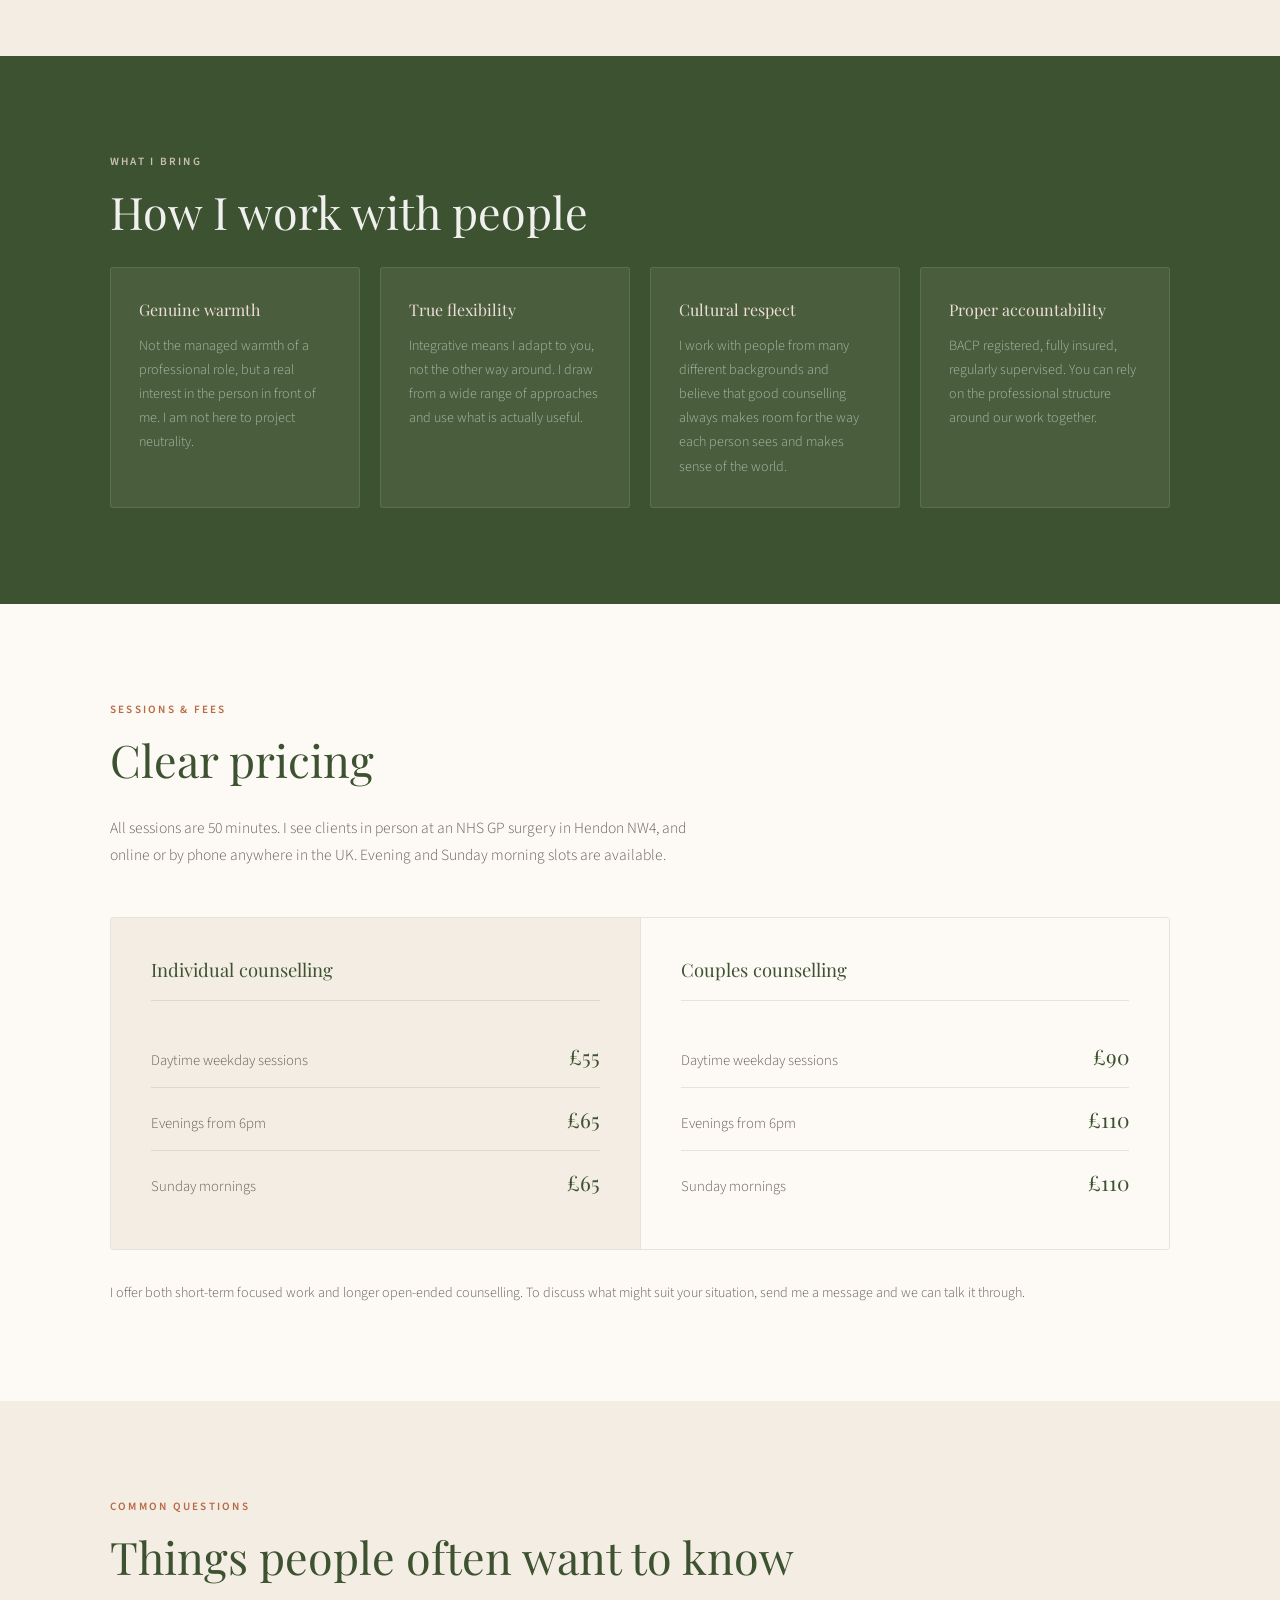
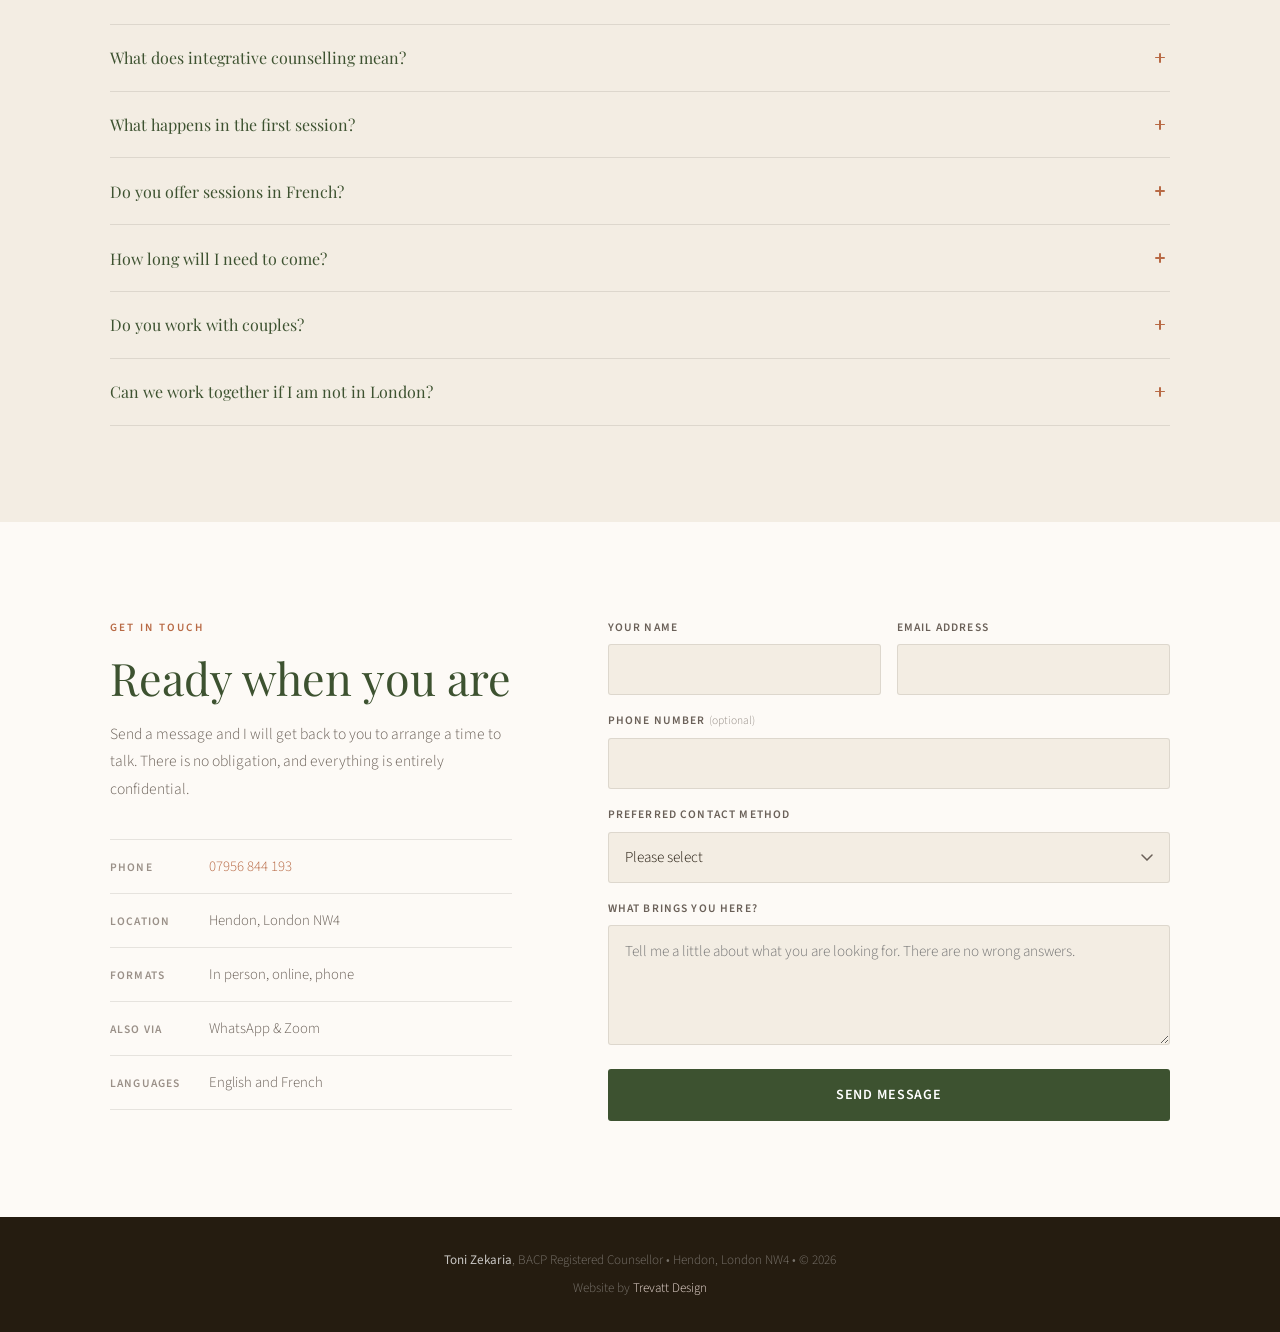
==== commit bee407a4: "Rebuild Toni Zekaria demo site (fresh design v3)" ====
--- a/toni-zekaria/index.html
+++ b/toni-zekaria/index.html
@@ -4,7 +4,7 @@
   <meta charset="UTF-8">
   <meta name="viewport" content="width=device-width, initial-scale=1.0">
   <title>Counsellor Hendon NW4 London | Toni Zekaria</title>
-  <meta name="description" content="BACP registered counsellor in Hendon NW4. Individual and couples counselling, integrative approach. In-person, online and phone. Sessions from £55. Also in French.">
+  <meta name="description" content="BACP registered counsellor in Hendon NW4 London. Integrative individual and couples counselling. In-person, online and phone. Sessions from £55. Also in French.">
   <link rel="canonical" href="https://client-demos-3kc.pages.dev/toni-zekaria">
   <meta name="geo.region" content="GB-ENG">
   <meta name="geo.placename" content="Hendon, London">
@@ -12,9 +12,9 @@
   <meta name="ICBM" content="51.5879, -0.2282">
   <meta property="og:type" content="website">
   <meta property="og:title" content="Counsellor Hendon NW4 London | Toni Zekaria">
-  <meta property="og:description" content="BACP registered counsellor in Hendon NW4. Individual and couples counselling, integrative approach. Sessions from £55.">
+  <meta property="og:description" content="BACP registered counsellor in Hendon NW4. Integrative individual and couples counselling. Sessions from £55.">
   <meta property="og:url" content="https://client-demos-3kc.pages.dev/toni-zekaria">
-  <meta property="og:image" content="https://picsum.photos/seed/hendon/1200/630">
+  <meta property="og:image" content="https://picsum.photos/seed/morning/1200/630">
   <script type="application/ld+json">
   {
     "@context": "https://schema.org",
@@ -29,7 +29,7 @@
     },
     "telephone": "07956844193",
     "url": "https://client-demos-3kc.pages.dev/toni-zekaria",
-    "description": "BACP registered counsellor offering individual and couples counselling in Hendon NW4. Integrative approach. In-person, online and phone sessions.",
+    "description": "BACP registered counsellor in Hendon NW4 offering integrative individual and couples counselling. In-person, online and phone sessions.",
     "priceRange": "£55-£110"
   }
   </script>
@@ -37,222 +37,296 @@
 </head>
 <body>
 
-  <div class="announce-bar" id="announceBar">
-    <p>Now accepting new clients &middot; Online sessions available across the UK &middot; Sessions also available in French</p>
-    <button class="announce-close" id="announceClose" aria-label="Dismiss">&#x2715;</button>
-  </div>
-
   <header class="header" id="header">
-    <div class="header-identity">
-      <a href="#" class="logo" aria-label="Toni Zekaria Counselling">Toni Zekaria</a>
-      <span class="header-role" aria-hidden="true">Counsellor, NW4</span>
-    </div>
-    <div class="header-actions">
-      <span class="header-cred">BACP Registered</span>
-      <a href="#contact" class="btn btn-primary">Get in touch</a>
-    </div>
+    <a href="#" class="logo" aria-label="Toni Zekaria Counselling">Toni Zekaria</a>
+    <a href="#contact" class="btn btn-header">Get in touch</a>
   </header>
 
   <main>
 
-    <!-- HERO: colour-wash, typographic -->
+    <!-- HERO: full-bleed image with warm overlay -->
     <section class="hero" aria-label="Introduction">
-      <div class="hero-inner">
-        <p class="hero-location">Counselling in Hendon, London NW4</p>
-        <h1>Some things are easier<br>to carry with someone<br><em>beside you</em></h1>
-        <p class="hero-sub">Warm, integrative counselling for individuals and couples. In person in Hendon, online, or by phone. No clinical jargon. No pressure.</p>
-        <a href="#contact" class="btn btn-hero">Get in touch</a>
-      </div>
-      <div class="hero-credentials" aria-label="Professional credentials">
-        <span>BACP Registered Counsellor</span>
-        <span class="cred-divider" aria-hidden="true">&middot;</span>
-        <span>Individual &amp; Couples</span>
-        <span class="cred-divider" aria-hidden="true">&middot;</span>
-        <span>English &amp; French</span>
-      </div>
-    </section>
-
-    <!-- RECOGNITION: large editorial numbered statements -->
+      <div
+        class="hero-bg"
+        role="img"
+        aria-label="Warm morning light in a calm, plant-filled room"
+        style="background-image: url('https://picsum.photos/seed/morning/1800/1000');"
+      ></div>
+      <div class="hero-content">
+        <div class="hero-text">
+          <p class="hero-location">Counselling in Hendon, London NW4</p>
+          <h1>A space to think<br>more clearly about<br><em>what matters most</em></h1>
+          <p class="hero-sub">Warm, integrative counselling for individuals and couples. In person, online, or by phone. No clinical jargon. No pressure to have it all figured out.</p>
+          <div class="hero-actions">
+            <a href="#contact" class="btn btn-hero">Get in touch</a>
+            <a href="#about" class="hero-learn">Find out more</a>
+          </div>
+        </div>
+        <div class="hero-tags" aria-label="Key credentials">
+          <span class="hero-tag">BACP Registered</span>
+          <span class="hero-tag">Individual &amp; Couples</span>
+          <span class="hero-tag">Also in French</span>
+          <span class="hero-tag">From £55</span>
+        </div>
+      </div>
+    </section>
+
+    <!-- PULL QUOTE -->
+    <section class="pullquote" aria-label="Approach statement">
+      <div class="section-inner">
+        <blockquote>
+          <p>Therapy works best when it feels less like a clinical procedure and more like a genuinely honest conversation. That is what I try to create.</p>
+        </blockquote>
+      </div>
+    </section>
+
+    <!-- RECOGNITION: "If you're feeling..." 3-col grid -->
     <section class="recognition" aria-labelledby="rec-heading">
       <div class="section-inner">
-        <div class="rec-top">
-          <p class="eyebrow">You might be here because</p>
-          <h2 id="rec-heading" class="section-title">Something isn't sitting right</h2>
-        </div>
-        <ol class="rec-statements" role="list">
-          <li>
-            <span class="rec-num" aria-hidden="true">01</span>
-            <p>You keep finding yourself in the same patterns, and you're not sure how they started or how to change them</p>
-          </li>
-          <li>
-            <span class="rec-num" aria-hidden="true">02</span>
-            <p>A relationship is causing you pain, and you can't find the words to talk about it in a way that helps</p>
-          </li>
-          <li>
-            <span class="rec-num" aria-hidden="true">03</span>
-            <p>There's a low mood or persistent anxiety you can't quite name, and it's been there longer than you'd like to admit</p>
-          </li>
-          <li>
-            <span class="rec-num" aria-hidden="true">04</span>
-            <p>Something happened, and you haven't yet found the right space to sit with it and work through what it means</p>
-          </li>
-          <li>
-            <span class="rec-num" aria-hidden="true">05</span>
-            <p>You want to understand yourself more honestly, and to make choices that feel like they actually belong to you</p>
-          </li>
-        </ol>
-      </div>
-    </section>
-
-    <!-- ABOUT: bio left, portrait placeholder right -->
-    <section class="about" aria-labelledby="about-heading">
-      <div class="section-inner">
-        <div class="about-grid">
-          <div class="about-text">
+        <p class="eyebrow">If you are feeling</p>
+        <h2 id="rec-heading" class="section-title">You don't need a diagnosis to begin</h2>
+        <div class="rec-grid">
+          <div class="rec-card">
+            <h3>Stuck in a pattern</h3>
+            <p>You can see clearly what keeps happening, but something stops you from changing it no matter how much you try or how aware you are.</p>
+          </div>
+          <div class="rec-card">
+            <h3>Disconnected in a relationship</h3>
+            <p>There is distance or tension between you and someone you care about, and neither of you quite knows how to bridge it.</p>
+          </div>
+          <div class="rec-card">
+            <h3>Weighed down</h3>
+            <p>A low mood, persistent anxiety, or a heaviness you can't quite name has been following you around for longer than you would like.</p>
+          </div>
+          <div class="rec-card">
+            <h3>Carrying something alone</h3>
+            <p>Something happened, and you have not yet found the right space to sit with it properly and work through what it means for you.</p>
+          </div>
+          <div class="rec-card">
+            <h3>Overwhelmed by life</h3>
+            <p>Things feel like too much right now. Decisions feel impossible and it is hard to see clearly, even about things that used to feel straightforward.</p>
+          </div>
+          <div class="rec-card">
+            <h3>Ready for something different</h3>
+            <p>You want to understand yourself better and make choices that feel genuinely like your own, not just reactions to things that have happened.</p>
+          </div>
+        </div>
+      </div>
+    </section>
+
+    <!-- ABOUT: bio + portrait placeholder, then career timeline -->
+    <section class="about" id="about" aria-labelledby="about-heading">
+      <div class="section-inner">
+
+        <div class="about-intro">
+          <div class="about-bio">
             <p class="eyebrow">About Toni</p>
-            <h2 id="about-heading" class="section-title">From hotel lobbies and bakery counters to the therapy room</h2>
-            <p>Before becoming a counsellor, I spent several years managing a luxury boutique hotel, and then built and ran my own bakery and cafe. Both put me in front of people every day, asking the same kinds of questions: what do you need right now, and how can I help? Those years gave me something that no textbook could: a genuine ease with people, and a real interest in them.</p>
-            <p>I work in an integrative way, which means I don't take a one-size-fits-all approach. I draw from a range of evidence-based methods and adapt to what you actually need, rather than fitting you to a fixed model. I believe therapy works best when it respects the uniqueness of each person.</p>
-            <p>I work with adults of all ages, offering both individual and couples counselling. Sessions are available in person at an NHS GP surgery in Hendon NW4, as well as online and by phone. I am BACP registered and work in full accordance with their ethical framework, with regular supervision and ongoing professional development. I also offer sessions in French.</p>
+            <h2 id="about-heading" class="section-title">A counsellor shaped by a life among people</h2>
+            <p>Before I became a counsellor, I spent several years managing a luxury boutique hotel, and then built and ran my own bakery and cafe. Both careers put me in front of people every day, asking variations of the same question: what do you need, and how can I help? Those years gave me an ease with people, and a real interest in them, that no professional training could have provided on its own.</p>
+            <p>I am a BACP Registered Counsellor working with adults of all ages. I take an integrative approach, drawing from a range of evidence-based methods and adapting to each individual rather than applying a fixed model. I work with individuals and with couples.</p>
+            <p>Sessions are available in person at an NHS GP surgery in Hendon NW4, and online or by phone from anywhere in the UK. I also offer sessions in French. My work is fully insured and professionally supervised in line with BACP guidelines.</p>
           </div>
           <div class="about-aside">
             <div class="portrait-placeholder" role="img" aria-label="Portrait photo placeholder">
-              <div class="placeholder-banner">PLACEHOLDER &mdash; add Toni's portrait photo here</div>
-              <div class="placeholder-space">
-                <span class="placeholder-initials">TZ</span>
-              </div>
-            </div>
-            <div class="about-credentials">
-              <div class="cred-block">
-                <span class="cred-label">Accreditation</span>
-                <span class="cred-value">BACP Registered Counsellor</span>
-              </div>
-              <div class="cred-block">
-                <span class="cred-label">Location</span>
-                <span class="cred-value">Hendon, London NW4</span>
-              </div>
-              <div class="cred-block">
-                <span class="cred-label">Also works at</span>
-                <span class="cred-value">NHS GP Surgery, Hendon</span>
-              </div>
-              <div class="cred-block">
-                <span class="cred-label">Languages</span>
-                <span class="cred-value">English and French</span>
-              </div>
-            </div>
-          </div>
-        </div>
-      </div>
-    </section>
-
-    <!-- APPROACH: philosophy pull quote + modalities -->
-    <section class="approach" aria-labelledby="approach-heading">
-      <div class="approach-quote">
-        <div class="section-inner">
-          <blockquote>
-            <p>I don't think therapy should feel like a performance. It works best when it feels like an honest conversation between two people, one of whom happens to know a few useful things.</p>
-          </blockquote>
-        </div>
-      </div>
-      <div class="approach-methods">
-        <div class="section-inner">
-          <p class="eyebrow">How I work</p>
-          <h2 id="approach-heading" class="section-title">Integrative, and genuinely flexible</h2>
-          <div class="methods-grid">
-            <div class="method-item">
-              <h3>Integrative approach</h3>
-              <p>I draw from a wide range of methods and adapt to what each person actually needs. This might include person-centred work, psychodynamic thinking, CBT-informed techniques, or others, depending on what's most useful at any given time.</p>
-            </div>
-            <div class="method-item">
-              <h3>Short-term or open-ended</h3>
-              <p>Some people come with a specific focus and find that a handful of sessions is enough. Others benefit from longer, more exploratory work. We'll talk about what makes sense for you and revisit it as we go.</p>
-            </div>
-            <div class="method-item">
-              <h3>Aware of difference</h3>
-              <p>I respect cultural background, individual preferences, and the many different ways people make sense of the world. The work is always led by you, and shaped around what's meaningful to you, not to a theory.</p>
-            </div>
-            <div class="method-item">
-              <h3>For individuals and couples</h3>
-              <p>I work with individuals navigating personal difficulties, and with couples wanting to improve how they communicate, reconnect, or work through something difficult together.</p>
-            </div>
-          </div>
-        </div>
-      </div>
-    </section>
-
-    <!-- FEES -->
+              <div class="placeholder-banner">PLACEHOLDER &mdash; add portrait photo here</div>
+              <div class="placeholder-body">
+                <span class="placeholder-initials" aria-hidden="true">TZ</span>
+              </div>
+            </div>
+            <ul class="cred-list">
+              <li>
+                <span class="cred-key">Accreditation</span>
+                <span class="cred-val">BACP Registered Counsellor</span>
+              </li>
+              <li>
+                <span class="cred-key">Location</span>
+                <span class="cred-val">Hendon, London NW4</span>
+              </li>
+              <li>
+                <span class="cred-key">Sessions</span>
+                <span class="cred-val">In person, online, phone</span>
+              </li>
+              <li>
+                <span class="cred-key">Languages</span>
+                <span class="cred-val">English and French</span>
+              </li>
+            </ul>
+          </div>
+        </div>
+
+        <!-- CAREER TIMELINE -->
+        <div class="timeline-section">
+          <p class="eyebrow">A different kind of path</p>
+          <div class="timeline">
+            <div class="timeline-item">
+              <div class="timeline-marker" aria-hidden="true"></div>
+              <div class="timeline-body">
+                <h3>Luxury hotel management</h3>
+                <p>Managing people, navigating pressure, and learning how much can be communicated without words. A daily lesson in what human beings actually need.</p>
+              </div>
+            </div>
+            <div class="timeline-connector" aria-hidden="true"></div>
+            <div class="timeline-item">
+              <div class="timeline-marker" aria-hidden="true"></div>
+              <div class="timeline-body">
+                <h3>Bakery and cafe owner</h3>
+                <p>Building something from the ground up. Running a space where people came not just for food but for a moment of warmth and unhurried quiet.</p>
+              </div>
+            </div>
+            <div class="timeline-connector" aria-hidden="true"></div>
+            <div class="timeline-item">
+              <div class="timeline-marker" aria-hidden="true"></div>
+              <div class="timeline-body">
+                <h3>Counsellor in private practice</h3>
+                <p>Bringing everything that came before into a different kind of room. Seeing individuals and couples in Hendon NW4, and online.</p>
+              </div>
+            </div>
+          </div>
+        </div>
+
+      </div>
+    </section>
+
+    <!-- VALUES GRID -->
+    <section class="values" aria-labelledby="values-heading">
+      <div class="section-inner">
+        <p class="eyebrow">What I bring</p>
+        <h2 id="values-heading" class="section-title">How I work with people</h2>
+        <div class="values-grid">
+          <div class="value-card">
+            <h3>Genuine warmth</h3>
+            <p>Not the managed warmth of a professional role, but a real interest in the person in front of me. I am not here to project neutrality.</p>
+          </div>
+          <div class="value-card">
+            <h3>True flexibility</h3>
+            <p>Integrative means I adapt to you, not the other way around. I draw from a wide range of approaches and use what is actually useful.</p>
+          </div>
+          <div class="value-card">
+            <h3>Cultural respect</h3>
+            <p>I work with people from many different backgrounds and believe that good counselling always makes room for the way each person sees and makes sense of the world.</p>
+          </div>
+          <div class="value-card">
+            <h3>Proper accountability</h3>
+            <p>BACP registered, fully insured, regularly supervised. You can rely on the professional structure around our work together.</p>
+          </div>
+        </div>
+      </div>
+    </section>
+
+    <!-- FEES: menu-style price list -->
     <section class="fees" aria-labelledby="fees-heading">
       <div class="section-inner">
         <p class="eyebrow">Sessions &amp; fees</p>
-        <h2 id="fees-heading" class="section-title">Clear pricing, no surprises</h2>
-        <p class="fees-intro">All sessions are 50 minutes. I offer in-person appointments at an NHS GP surgery in Hendon NW4, and online or phone sessions from anywhere in the UK.</p>
-
-        <div class="fee-grid">
-          <div class="fee-card">
-            <div class="fee-card-header">
-              <h3>Individual counselling</h3>
-              <span class="fee-tag">50 min</span>
-            </div>
-            <div class="fee-rows">
-              <div class="fee-row">
-                <span class="fee-row-label">Daytime weekday</span>
-                <span class="fee-row-price">£55</span>
-              </div>
-              <div class="fee-row">
-                <span class="fee-row-label">Evenings from 6pm</span>
-                <span class="fee-row-price">£65</span>
-              </div>
-              <div class="fee-row">
-                <span class="fee-row-label">Sunday mornings</span>
-                <span class="fee-row-price">£65</span>
-              </div>
-            </div>
-          </div>
-          <div class="fee-card">
-            <div class="fee-card-header">
-              <h3>Couples counselling</h3>
-              <span class="fee-tag">50 min</span>
-            </div>
-            <div class="fee-rows">
-              <div class="fee-row">
-                <span class="fee-row-label">Daytime weekday</span>
-                <span class="fee-row-price">£90</span>
-              </div>
-              <div class="fee-row">
-                <span class="fee-row-label">Evenings from 6pm</span>
-                <span class="fee-row-price">£110</span>
-              </div>
-              <div class="fee-row">
-                <span class="fee-row-label">Sunday mornings</span>
-                <span class="fee-row-price">£110</span>
-              </div>
-            </div>
-          </div>
-        </div>
-        <p class="fees-note">I offer both short-term focused work and longer open-ended counselling. To discuss what might suit your situation, get in touch and we can talk it through.</p>
-      </div>
-    </section>
-
-    <!-- PRACTICAL STRIP: formats, languages, availability -->
-    <section class="practical" aria-label="Practical information">
-      <div class="section-inner">
-        <div class="practical-grid">
-          <div class="practical-item">
-            <h3>Where we can meet</h3>
-            <p>In person at an NHS GP surgery in Hendon NW4, or online via Zoom or WhatsApp, or by phone.</p>
-          </div>
-          <div class="practical-item">
-            <h3>Who I work with</h3>
-            <p>Adults aged 18 and over, including young adults, working-age adults, and older adults. Individuals and couples.</p>
-          </div>
-          <div class="practical-item">
-            <h3>Languages</h3>
-            <p>Sessions available in English and French. Je propose egalement des seances en francais.</p>
-          </div>
-          <div class="practical-item">
-            <h3>Supervision &amp; ethics</h3>
-            <p>I am BACP registered, fully insured, and professionally supervised. I adhere to the BACP code of ethics.</p>
-          </div>
+        <h2 id="fees-heading" class="section-title">Clear pricing</h2>
+        <p class="fees-intro">All sessions are 50 minutes. I see clients in person at an NHS GP surgery in Hendon NW4, and online or by phone anywhere in the UK. Evening and Sunday morning slots are available.</p>
+        <div class="fee-menu">
+          <div class="fee-group">
+            <h3 class="fee-group-title">Individual counselling</h3>
+            <dl class="fee-dl">
+              <div class="fee-dl-row">
+                <dt>Daytime weekday sessions</dt>
+                <dd>£55</dd>
+              </div>
+              <div class="fee-dl-row">
+                <dt>Evenings from 6pm</dt>
+                <dd>£65</dd>
+              </div>
+              <div class="fee-dl-row">
+                <dt>Sunday mornings</dt>
+                <dd>£65</dd>
+              </div>
+            </dl>
+          </div>
+          <div class="fee-divider" aria-hidden="true"></div>
+          <div class="fee-group">
+            <h3 class="fee-group-title">Couples counselling</h3>
+            <dl class="fee-dl">
+              <div class="fee-dl-row">
+                <dt>Daytime weekday sessions</dt>
+                <dd>£90</dd>
+              </div>
+              <div class="fee-dl-row">
+                <dt>Evenings from 6pm</dt>
+                <dd>£110</dd>
+              </div>
+              <div class="fee-dl-row">
+                <dt>Sunday mornings</dt>
+                <dd>£110</dd>
+              </div>
+            </dl>
+          </div>
+        </div>
+        <p class="fees-note">I offer both short-term focused work and longer open-ended counselling. To discuss what might suit your situation, send me a message and we can talk it through.</p>
+      </div>
+    </section>
+
+    <!-- FAQ -->
+    <section class="faq" aria-labelledby="faq-heading">
+      <div class="section-inner">
+        <p class="eyebrow">Common questions</p>
+        <h2 id="faq-heading" class="section-title">Things people often want to know</h2>
+        <div class="faq-list" id="faqList">
+
+          <div class="faq-item">
+            <button class="faq-q" aria-expanded="false">
+              What does integrative counselling mean?
+              <span class="faq-chevron" aria-hidden="true"></span>
+            </button>
+            <div class="faq-a" hidden>
+              <p>Integrative counselling means I draw from a range of therapeutic approaches rather than following a single fixed method. This might include person-centred work, psychodynamic thinking, CBT-informed techniques, and others. The approach is tailored to you and what you bring, rather than fitting you to a pre-set programme.</p>
+            </div>
+          </div>
+
+          <div class="faq-item">
+            <button class="faq-q" aria-expanded="false">
+              What happens in the first session?
+              <span class="faq-chevron" aria-hidden="true"></span>
+            </button>
+            <div class="faq-a" hidden>
+              <p>The first session is a chance to talk about what has brought you to counselling and what you are hoping to get from it. There is no pressure to have everything clear or to cover your whole history. We take it at whatever pace feels right, and it is also an opportunity for you to get a feel for how I work and whether it seems like a good fit.</p>
+            </div>
+          </div>
+
+          <div class="faq-item">
+            <button class="faq-q" aria-expanded="false">
+              Do you offer sessions in French?
+              <span class="faq-chevron" aria-hidden="true"></span>
+            </button>
+            <div class="faq-a" hidden>
+              <p>Yes. I offer sessions in both English and French. If you would prefer to work in French, please mention this when you get in touch and we can arrange sessions accordingly. Je propose egalement des seances en francais si c'est votre preference.</p>
+            </div>
+          </div>
+
+          <div class="faq-item">
+            <button class="faq-q" aria-expanded="false">
+              How long will I need to come?
+              <span class="faq-chevron" aria-hidden="true"></span>
+            </button>
+            <div class="faq-a" hidden>
+              <p>That depends on what you bring and what you want to get from counselling. Some people find that a relatively small number of focused sessions is enough. Others prefer longer, more open-ended work. I offer both, and we will talk about what seems right in our early sessions and review it as we go.</p>
+            </div>
+          </div>
+
+          <div class="faq-item">
+            <button class="faq-q" aria-expanded="false">
+              Do you work with couples?
+              <span class="faq-chevron" aria-hidden="true"></span>
+            </button>
+            <div class="faq-a" hidden>
+              <p>Yes. I work with both individuals and couples. Couples counselling can help with communication difficulties, recurring conflict, a growing distance between partners, or any other relationship challenge you want to address together. The same integrative approach applies: I work with what is actually needed rather than a fixed programme.</p>
+            </div>
+          </div>
+
+          <div class="faq-item">
+            <button class="faq-q" aria-expanded="false">
+              Can we work together if I am not in London?
+              <span class="faq-chevron" aria-hidden="true"></span>
+            </button>
+            <div class="faq-a" hidden>
+              <p>Yes. I offer online sessions via Zoom and WhatsApp, as well as telephone sessions, for clients anywhere in the UK. Online therapy works well for many people and there is no meaningful difference in the quality of the work. If you are unsure which format suits you, we can discuss it when you get in touch.</p>
+            </div>
+          </div>
+
         </div>
       </div>
     </section>
@@ -264,23 +338,27 @@
           <div class="contact-info">
             <p class="eyebrow">Get in touch</p>
             <h2 id="contact-heading" class="section-title">Ready when you are</h2>
-            <p class="contact-lead">Send a message and I will get back to you to arrange a time to talk. There is no obligation, and everything is confidential.</p>
-            <ul class="contact-meta">
-              <li>
-                <strong>Phone</strong>
-                <a href="tel:07956844193">07956 844 193</a>
-              </li>
-              <li>
-                <strong>Location</strong>
-                <span>Hendon, London NW4</span>
-              </li>
-              <li>
-                <strong>Sessions</strong>
-                <span>In person, online, phone</span>
-              </li>
-              <li>
-                <strong>Also via</strong>
-                <span>WhatsApp &amp; Zoom</span>
+            <p class="contact-lead">Send a message and I will get back to you to arrange a time to talk. There is no obligation, and everything is entirely confidential.</p>
+            <ul class="contact-details">
+              <li>
+                <span class="detail-label">Phone</span>
+                <a href="tel:07956844193" class="detail-value">07956 844 193</a>
+              </li>
+              <li>
+                <span class="detail-label">Location</span>
+                <span class="detail-value">Hendon, London NW4</span>
+              </li>
+              <li>
+                <span class="detail-label">Formats</span>
+                <span class="detail-value">In person, online, phone</span>
+              </li>
+              <li>
+                <span class="detail-label">Also via</span>
+                <span class="detail-value">WhatsApp &amp; Zoom</span>
+              </li>
+              <li>
+                <span class="detail-label">Languages</span>
+                <span class="detail-value">English and French</span>
               </li>
             </ul>
           </div>
@@ -308,7 +386,7 @@
                 <option value="email">Email</option>
                 <option value="phone">Phone call</option>
                 <option value="whatsapp">WhatsApp</option>
-                <option value="zoom">Zoom call</option>
+                <option value="zoom">Zoom</option>
               </select>
             </div>
             <div class="field">
--- a/toni-zekaria/style.css
+++ b/toni-zekaria/style.css
@@ -1,26 +1,21 @@
-@import url('https://fonts.googleapis.com/css2?family=Lora:ital,wght@0,400;0,500;1,400;1,500&family=Nunito:wght@300;400;500&display=swap');
+@import url('https://fonts.googleapis.com/css2?family=Playfair+Display:ital,wght@0,400;0,500;1,400;1,500&family=Source+Sans+3:wght@300;400;600&display=swap');
 
 /* ============================================================
    DESIGN TOKENS
    ============================================================ */
 :root {
-  --slate:        #1C2B3E;
-  --slate-mid:    #273D55;
-  --amber:        #C4912A;
-  --amber-pale:   #F0DCA8;
-  --amber-light:  #FAF3E0;
-  --rose-dust:    #B07870;
-  --rose-pale:    #EDD8D4;
-  --oat:          #F8F4EE;
-  --cream:        #FDFBF8;
-  --espresso:     #2A1A0E;
-  --mid:          #5E5A56;
-  --soft:         #8C8884;
-  --border:       rgba(42, 26, 14, 0.1);
-
-  --announce-h:   40px;
-  --header-h:     70px;
-
+  --olive:        #3D5230;
+  --olive-mid:    #546B42;
+  --olive-pale:   #EBF0E5;
+  --terra:        #B86A45;
+  --terra-pale:   #EDDDD6;
+  --stone:        #F3EDE3;
+  --warm-white:   #FDFAF6;
+  --dark:         #251C10;
+  --mid:          #6A6058;
+  --soft:         #9A9088;
+  --border:       rgba(37, 28, 16, 0.1);
+  --header-h:     68px;
   --radius:       3px;
   --ease:         cubic-bezier(0.4, 0, 0.2, 1);
 }
@@ -33,10 +28,10 @@
 html { scroll-behavior: smooth; }
 
 body {
-  font-family: 'Nunito', sans-serif;
+  font-family: 'Source Sans 3', sans-serif;
   font-weight: 300;
-  color: var(--espresso);
-  background: var(--cream);
+  color: var(--dark);
+  background: var(--warm-white);
   line-height: 1.75;
   -webkit-font-smoothing: antialiased;
 }
@@ -49,19 +44,19 @@
 .eyebrow {
   display: block;
   font-size: 0.7rem;
-  font-weight: 500;
+  font-weight: 600;
   letter-spacing: 0.2em;
   text-transform: uppercase;
-  color: var(--amber);
+  color: var(--terra);
   margin-bottom: 0.85rem;
 }
 
 .section-title {
-  font-family: 'Lora', serif;
-  font-weight: 400;
-  font-size: clamp(1.85rem, 3.6vw, 2.75rem);
+  font-family: 'Playfair Display', serif;
+  font-weight: 400;
+  font-size: clamp(1.9rem, 3.6vw, 2.8rem);
   line-height: 1.2;
-  color: var(--slate);
+  color: var(--olive);
   margin-bottom: 1.75rem;
 }
 
@@ -76,215 +71,141 @@
 .btn {
   display: inline-block;
   padding: 0.72rem 1.75rem;
-  font-family: 'Nunito', sans-serif;
-  font-size: 0.82rem;
-  font-weight: 500;
+  font-family: 'Source Sans 3', sans-serif;
+  font-size: 0.84rem;
+  font-weight: 600;
   letter-spacing: 0.06em;
   text-transform: uppercase;
   text-decoration: none;
   border: none;
   border-radius: var(--radius);
   cursor: pointer;
-  transition: background 0.2s var(--ease), transform 0.15s var(--ease);
+  transition: background 0.22s var(--ease), transform 0.15s var(--ease), color 0.22s var(--ease);
 }
 
 .btn:focus-visible {
-  outline: 2px solid var(--amber);
+  outline: 2px solid var(--terra);
   outline-offset: 3px;
 }
 
-.btn-primary {
-  background: var(--slate);
+.btn-header {
+  background: var(--olive);
   color: #fff;
-}
-.btn-primary:hover { background: var(--slate-mid); transform: translateY(-1px); }
+  font-size: 0.8rem;
+}
+.btn-header:hover { background: var(--olive-mid); transform: translateY(-1px); }
 
 .btn-hero {
   background: #fff;
-  color: var(--slate);
-  padding: 0.85rem 2rem;
-}
-.btn-hero:hover { background: var(--amber-pale); transform: translateY(-1px); }
+  color: var(--olive);
+  padding: 0.9rem 2.2rem;
+}
+.btn-hero:hover { background: var(--terra-pale); transform: translateY(-1px); }
 
 .btn-submit {
   width: 100%;
   padding: 1rem;
-  background: var(--slate);
+  background: var(--olive);
   color: #fff;
   font-size: 0.88rem;
   margin-top: 0.5rem;
 }
-.btn-submit:hover { background: var(--slate-mid); }
-
-/* ============================================================
-   ANNOUNCE BAR
-   ============================================================ */
-.announce-bar {
-  position: fixed;
-  top: 0;
-  left: 0;
-  right: 0;
-  z-index: 200;
-  height: var(--announce-h);
-  background: var(--amber);
-  color: #fff;
-  display: flex;
-  align-items: center;
-  justify-content: center;
-  padding: 0 3rem;
-  font-size: 0.78rem;
-  font-weight: 400;
-  letter-spacing: 0.03em;
-  text-align: center;
-}
-
-.announce-bar p { flex: 1; }
-
-.announce-close {
-  position: absolute;
-  right: 1rem;
-  background: none;
-  border: none;
-  color: rgba(255, 255, 255, 0.7);
-  cursor: pointer;
-  font-size: 1rem;
-  padding: 0.25rem;
-  line-height: 1;
-  transition: color 0.2s;
-}
-.announce-close:hover { color: #fff; }
-
-.announce-bar.hidden { display: none; }
+.btn-submit:hover { background: var(--olive-mid); }
 
 /* ============================================================
    HEADER
    ============================================================ */
 .header {
   position: fixed;
-  top: var(--announce-h);
-  left: 0;
-  right: 0;
+  inset-block-start: 0;
+  inset-inline: 0;
   z-index: 100;
   height: var(--header-h);
   display: flex;
   align-items: center;
   justify-content: space-between;
   padding: 0 6%;
-  transition: background 0.3s var(--ease), border-color 0.3s var(--ease), top 0.3s var(--ease);
+  transition: background 0.3s var(--ease), border-color 0.3s var(--ease);
   background: transparent;
   border-bottom: 1px solid transparent;
 }
 
-.header.announce-gone { top: 0; }
-
 .header.scrolled {
-  background: rgba(253, 251, 248, 0.97);
+  background: rgba(253, 250, 246, 0.97);
   backdrop-filter: blur(12px);
   border-bottom-color: var(--border);
 }
 
-.header-identity {
-  display: flex;
-  align-items: baseline;
-  gap: 0.7rem;
-}
-
 .logo {
-  font-family: 'Lora', serif;
-  font-size: 1.15rem;
+  font-family: 'Playfair Display', serif;
+  font-size: 1.2rem;
   font-weight: 400;
   text-decoration: none;
   color: #fff;
   transition: color 0.3s var(--ease);
-}
-.header.scrolled .logo { color: var(--slate); }
-
-.header-role {
-  font-size: 0.75rem;
-  font-weight: 300;
-  color: rgba(255, 255, 255, 0.5);
-  letter-spacing: 0.04em;
-  transition: color 0.3s var(--ease);
-}
-.header.scrolled .header-role { color: var(--soft); }
-
-.header-actions {
-  display: flex;
-  align-items: center;
-  gap: 1.25rem;
-}
-
-.header-cred {
-  font-size: 0.7rem;
-  font-weight: 500;
-  letter-spacing: 0.12em;
-  text-transform: uppercase;
-  color: rgba(255, 255, 255, 0.45);
-  transition: color 0.3s var(--ease);
-}
-.header.scrolled .header-cred { color: var(--soft); }
-
-/* ============================================================
-   HERO — colour-wash, slate
+  letter-spacing: 0.01em;
+}
+.header.scrolled .logo { color: var(--olive); }
+
+/* ============================================================
+   HERO: full-bleed image
    ============================================================ */
 .hero {
+  position: relative;
   min-height: 100vh;
-  background: var(--slate);
-  display: flex;
-  flex-direction: column;
-  justify-content: space-between;
-  padding: calc(var(--announce-h) + var(--header-h) + 4rem) 6% 3.5rem;
-  position: relative;
+  display: flex;
+  align-items: flex-end;
   overflow: hidden;
 }
 
-/* Warm texture: faint diagonal lines */
-.hero::before {
+.hero-bg {
+  position: absolute;
+  inset: 0;
+  background-size: cover;
+  background-position: center;
+}
+
+/* Warm gradient overlay: dark bottom-left for text legibility */
+.hero-bg::after {
   content: '';
   position: absolute;
   inset: 0;
-  background-image: repeating-linear-gradient(
-    -45deg,
-    rgba(255, 255, 255, 0.018) 0px,
-    rgba(255, 255, 255, 0.018) 1px,
-    transparent 1px,
-    transparent 28px
+  background: linear-gradient(
+    135deg,
+    rgba(37, 28, 16, 0.82) 0%,
+    rgba(37, 28, 16, 0.55) 50%,
+    rgba(37, 28, 16, 0.2) 100%
   );
-  pointer-events: none;
-}
-
-/* Warm glow bottom-right */
-.hero::after {
-  content: '';
-  position: absolute;
-  bottom: -20%;
-  right: -10%;
-  width: 55vw;
-  height: 55vw;
-  background: radial-gradient(circle, rgba(196, 145, 42, 0.12) 0%, transparent 70%);
-  pointer-events: none;
-}
-
-.hero-inner {
+}
+
+.hero-content {
   position: relative;
   z-index: 1;
-  max-width: 760px;
-}
+  width: 100%;
+  padding: calc(var(--header-h) + 6rem) 6% 4rem;
+  display: flex;
+  flex-direction: column;
+  justify-content: space-between;
+  gap: 3rem;
+  min-height: 100vh;
+}
+
+.hero-text { max-width: 680px; }
 
 .hero-location {
-  font-size: 0.77rem;
+  font-size: 0.78rem;
   font-weight: 400;
   letter-spacing: 0.16em;
   text-transform: uppercase;
-  color: rgba(255, 255, 255, 0.4);
+  color: rgba(255, 255, 255, 0.45);
   margin-bottom: 1.75rem;
 }
 
 .hero h1 {
-  font-family: 'Lora', serif;
+  font-family: 'Playfair Display', serif;
   font-weight: 400;
   font-size: clamp(2.8rem, 6vw, 5rem);
-  line-height: 1.13;
+  line-height: 1.12;
   color: #fff;
   margin-bottom: 1.75rem;
   letter-spacing: -0.01em;
@@ -292,123 +213,160 @@
 
 .hero h1 em {
   font-style: italic;
-  color: var(--amber-pale);
+  color: var(--terra-pale);
 }
 
 .hero-sub {
   font-size: 1.05rem;
-  font-weight: 300;
-  color: rgba(255, 255, 255, 0.62);
+  color: rgba(255, 255, 255, 0.65);
   line-height: 1.72;
-  max-width: 500px;
+  max-width: 520px;
   margin-bottom: 2.5rem;
 }
 
-.hero-credentials {
-  position: relative;
-  z-index: 1;
+.hero-actions {
   display: flex;
   align-items: center;
-  gap: 0.75rem;
-  font-size: 0.78rem;
-  font-weight: 400;
-  color: rgba(255, 255, 255, 0.35);
+  gap: 1.5rem;
+  flex-wrap: wrap;
+}
+
+.hero-learn {
+  font-size: 0.85rem;
+  font-weight: 400;
+  color: rgba(255, 255, 255, 0.55);
+  text-decoration: none;
   letter-spacing: 0.04em;
-}
-
-.cred-divider { opacity: 0.4; }
-
-/* ============================================================
-   RECOGNITION — large numbered statements
+  border-bottom: 1px solid rgba(255, 255, 255, 0.25);
+  padding-bottom: 1px;
+  transition: color 0.2s, border-color 0.2s;
+}
+.hero-learn:hover { color: rgba(255, 255, 255, 0.9); border-color: rgba(255, 255, 255, 0.6); }
+
+.hero-tags {
+  display: flex;
+  gap: 0.6rem;
+  flex-wrap: wrap;
+  align-self: flex-end;
+}
+
+.hero-tag {
+  padding: 0.3rem 0.85rem;
+  background: rgba(255, 255, 255, 0.1);
+  border: 1px solid rgba(255, 255, 255, 0.18);
+  color: rgba(255, 255, 255, 0.65);
+  font-size: 0.72rem;
+  font-weight: 400;
+  letter-spacing: 0.06em;
+  border-radius: 100px;
+}
+
+/* ============================================================
+   PULL QUOTE
+   ============================================================ */
+.pullquote {
+  background: var(--olive);
+  padding: 5rem 6%;
+  text-align: center;
+}
+
+.pullquote blockquote p {
+  font-family: 'Playfair Display', serif;
+  font-style: italic;
+  font-weight: 400;
+  font-size: clamp(1.35rem, 2.5vw, 2rem);
+  color: rgba(255, 255, 255, 0.88);
+  line-height: 1.5;
+  max-width: 780px;
+  margin: 0 auto;
+}
+
+/* ============================================================
+   RECOGNITION: 3-col grid
    ============================================================ */
 .recognition {
-  background: var(--amber-light);
+  background: var(--warm-white);
   padding: 6rem 6%;
 }
 
-.rec-top {
-  max-width: 480px;
-  margin-bottom: 3rem;
-}
-
-.rec-statements {
-  list-style: none;
-  border-top: 1px solid rgba(196, 145, 42, 0.25);
-}
-
-.rec-statements li {
+.recognition .section-title { margin-bottom: 2.5rem; }
+
+.rec-grid {
   display: grid;
-  grid-template-columns: 3.5rem 1fr;
+  grid-template-columns: repeat(3, 1fr);
   gap: 1.5rem;
-  align-items: center;
-  padding: 1.75rem 0;
-  border-bottom: 1px solid rgba(196, 145, 42, 0.25);
-}
-
-.rec-num {
-  font-family: 'Lora', serif;
-  font-style: italic;
-  font-size: 1rem;
-  color: var(--amber);
-  opacity: 0.5;
-  flex-shrink: 0;
-  line-height: 1;
-}
-
-.rec-statements p {
-  font-family: 'Lora', serif;
-  font-style: italic;
-  font-size: clamp(1.05rem, 1.8vw, 1.3rem);
-  color: var(--slate);
-  line-height: 1.5;
-  font-weight: 400;
-}
-
-/* ============================================================
-   ABOUT — text left, portrait + credentials right
+}
+
+.rec-card {
+  padding: 1.75rem;
+  background: var(--stone);
+  border-radius: var(--radius);
+  border-top: 3px solid var(--olive);
+  transition: border-color 0.2s;
+}
+
+.rec-card:hover { border-color: var(--terra); }
+
+.rec-card h3 {
+  font-family: 'Playfair Display', serif;
+  font-size: 1.05rem;
+  font-weight: 400;
+  color: var(--olive);
+  margin-bottom: 0.6rem;
+}
+
+.rec-card p {
+  font-size: 0.91rem;
+  color: var(--mid);
+  line-height: 1.72;
+}
+
+/* ============================================================
+   ABOUT: bio + portrait placeholder + timeline
    ============================================================ */
 .about {
-  background: var(--cream);
+  background: var(--stone);
   padding: 6rem 6%;
 }
 
-.about-grid {
+.about-intro {
   display: grid;
-  grid-template-columns: 1fr 320px;
+  grid-template-columns: 1fr 300px;
   gap: 5rem;
   align-items: start;
-}
-
-.about-text .section-title { margin-bottom: 1.25rem; }
-
-.about-text p {
+  margin-bottom: 5rem;
+}
+
+.about-bio .section-title { margin-bottom: 1.25rem; }
+
+.about-bio p {
   font-size: 0.97rem;
-  color: var(--espresso);
   line-height: 1.82;
   margin-bottom: 1.1rem;
-}
-.about-text p:last-child { margin-bottom: 0; }
+  color: var(--dark);
+}
+.about-bio p:last-child { margin-bottom: 0; }
 
 /* Portrait placeholder */
 .portrait-placeholder {
-  margin-bottom: 1.75rem;
   border-radius: var(--radius);
   overflow: hidden;
   border: 1px solid var(--border);
+  margin-bottom: 1.5rem;
 }
 
 .placeholder-banner {
   background: #FFF3CD;
-  border-bottom: 1px solid #FFEAA0;
+  border-bottom: 1px solid #FFE69C;
   padding: 0.5rem 0.75rem;
-  font-size: 0.72rem;
-  font-weight: 500;
+  font-size: 0.7rem;
+  font-weight: 600;
   color: #664D03;
   letter-spacing: 0.03em;
 }
 
-.placeholder-space {
-  background: var(--oat);
+.placeholder-body {
+  background: var(--olive-pale);
   aspect-ratio: 3 / 4;
   display: flex;
   align-items: center;
@@ -416,174 +374,215 @@
 }
 
 .placeholder-initials {
-  font-family: 'Lora', serif;
+  font-family: 'Playfair Display', serif;
   font-size: 3.5rem;
   font-weight: 400;
-  color: rgba(28, 43, 62, 0.18);
-  letter-spacing: 0.05em;
-}
-
-/* Credential list */
-.about-credentials {
+  font-style: italic;
+  color: rgba(61, 82, 48, 0.2);
+}
+
+/* Credentials list */
+.cred-list {
+  list-style: none;
+  border-top: 2px solid var(--olive);
+}
+
+.cred-list li {
   display: flex;
   flex-direction: column;
-  gap: 0;
-  border-top: 2px solid var(--slate);
-}
-
-.cred-block {
-  display: flex;
-  flex-direction: column;
-  gap: 0.15rem;
-  padding: 0.9rem 0;
+  gap: 0.1rem;
+  padding: 0.8rem 0;
   border-bottom: 1px solid var(--border);
 }
 
-.cred-label {
-  font-size: 0.68rem;
-  font-weight: 500;
+.cred-key {
+  font-size: 0.67rem;
+  font-weight: 600;
   letter-spacing: 0.14em;
   text-transform: uppercase;
   color: var(--soft);
 }
 
-.cred-value {
+.cred-val {
   font-size: 0.9rem;
-  color: var(--espresso);
-  font-weight: 400;
-}
-
-/* ============================================================
-   APPROACH — pull quote + methods grid
-   ============================================================ */
-.approach-quote {
-  background: var(--slate);
-  padding: 5rem 6%;
-}
-
-.approach-quote blockquote p {
-  font-family: 'Lora', serif;
-  font-style: italic;
-  font-weight: 400;
-  font-size: clamp(1.4rem, 2.5vw, 2rem);
-  color: rgba(255, 255, 255, 0.85);
-  line-height: 1.5;
-  max-width: 800px;
-}
-
-.approach-methods {
-  background: var(--oat);
-  padding: 5rem 6%;
-}
-
-.methods-grid {
+  color: var(--dark);
+}
+
+/* Career timeline */
+.timeline-section { border-top: 1px solid var(--border); padding-top: 4rem; }
+
+.timeline-section .eyebrow { margin-bottom: 2.5rem; }
+
+.timeline {
+  display: flex;
+  align-items: flex-start;
+  gap: 0;
+}
+
+.timeline-item {
+  flex: 1;
+  position: relative;
+}
+
+.timeline-marker {
+  width: 14px;
+  height: 14px;
+  border-radius: 50%;
+  background: var(--terra);
+  margin-bottom: 1.25rem;
+  flex-shrink: 0;
+  box-shadow: 0 0 0 4px var(--terra-pale);
+}
+
+.timeline-connector {
+  flex: 0 0 4rem;
+  height: 14px;
+  display: flex;
+  align-items: center;
+  margin-top: 0;
+}
+
+.timeline-connector::before {
+  content: '';
+  display: block;
+  width: 100%;
+  height: 1.5px;
+  background: linear-gradient(to right, var(--terra), var(--terra));
+  opacity: 0.35;
+}
+
+.timeline-body h3 {
+  font-family: 'Playfair Display', serif;
+  font-size: 1rem;
+  font-weight: 400;
+  color: var(--olive);
+  margin-bottom: 0.5rem;
+}
+
+.timeline-body p {
+  font-size: 0.88rem;
+  color: var(--mid);
+  line-height: 1.7;
+  max-width: 280px;
+}
+
+/* ============================================================
+   VALUES GRID
+   ============================================================ */
+.values {
+  background: var(--olive);
+  padding: 6rem 6%;
+}
+
+.values .eyebrow { color: var(--terra-pale); opacity: 0.8; }
+.values .section-title { color: rgba(255, 255, 255, 0.92); }
+
+.values-grid {
   display: grid;
-  grid-template-columns: 1fr 1fr;
-  gap: 2.5rem;
-  margin-top: 0.5rem;
-}
-
-.method-item {
-  padding: 2rem;
-  background: var(--cream);
+  grid-template-columns: repeat(4, 1fr);
+  gap: 1.25rem;
+}
+
+.value-card {
+  background: rgba(255, 255, 255, 0.07);
+  border: 1px solid rgba(255, 255, 255, 0.1);
   border-radius: var(--radius);
-  border-left: 3px solid var(--amber);
-}
-
-.method-item h3 {
-  font-family: 'Lora', serif;
-  font-size: 1.1rem;
-  font-weight: 400;
-  color: var(--slate);
-  margin-bottom: 0.65rem;
-}
-
-.method-item p {
-  font-size: 0.91rem;
-  color: var(--mid);
-  line-height: 1.75;
-}
-
-/* ============================================================
-   FEES
+  padding: 1.75rem;
+  transition: background 0.22s, border-color 0.22s;
+}
+
+.value-card:hover {
+  background: rgba(255, 255, 255, 0.11);
+  border-color: rgba(255, 255, 255, 0.2);
+}
+
+.value-card h3 {
+  font-family: 'Playfair Display', serif;
+  font-size: 1rem;
+  font-weight: 400;
+  color: var(--terra-pale);
+  margin-bottom: 0.6rem;
+}
+
+.value-card p {
+  font-size: 0.88rem;
+  color: rgba(255, 255, 255, 0.55);
+  line-height: 1.72;
+}
+
+/* ============================================================
+   FEES: menu-style
    ============================================================ */
 .fees {
-  background: var(--cream);
+  background: var(--warm-white);
   padding: 6rem 6%;
 }
 
 .fees-intro {
   color: var(--mid);
-  max-width: 580px;
+  max-width: 600px;
   font-size: 0.97rem;
+  line-height: 1.75;
   margin-bottom: 3rem;
-  line-height: 1.75;
-}
-
-.fee-grid {
+}
+
+.fee-menu {
   display: grid;
-  grid-template-columns: 1fr 1fr;
-  gap: 1.5rem;
-  margin-bottom: 1.5rem;
-}
-
-.fee-card {
-  background: var(--oat);
+  grid-template-columns: 1fr auto 1fr;
+  gap: 0;
+  margin-bottom: 2rem;
+  border: 1px solid var(--border);
   border-radius: var(--radius);
   overflow: hidden;
-  border: 1px solid var(--border);
-}
-
-.fee-card-header {
-  background: var(--slate);
-  padding: 1.25rem 1.75rem;
-  display: flex;
-  align-items: center;
-  justify-content: space-between;
-  gap: 1rem;
-}
-
-.fee-card-header h3 {
-  font-family: 'Lora', serif;
-  font-size: 1.05rem;
-  font-weight: 400;
-  color: #fff;
-}
-
-.fee-tag {
-  font-size: 0.7rem;
-  font-weight: 500;
-  letter-spacing: 0.1em;
-  text-transform: uppercase;
-  color: rgba(255, 255, 255, 0.45);
-  white-space: nowrap;
-}
-
-.fee-rows {
-  padding: 0.5rem 1.75rem 1.25rem;
-}
-
-.fee-row {
+}
+
+.fee-group {
+  padding: 2.25rem 2.5rem;
+}
+
+.fee-group:first-child { background: var(--stone); }
+.fee-group:last-child { background: var(--warm-white); }
+
+.fee-group-title {
+  font-family: 'Playfair Display', serif;
+  font-size: 1.15rem;
+  font-weight: 400;
+  color: var(--olive);
+  margin-bottom: 1.5rem;
+  padding-bottom: 0.85rem;
+  border-bottom: 1px solid var(--border);
+}
+
+.fee-divider {
+  width: 1px;
+  background: var(--border);
+  align-self: stretch;
+}
+
+.fee-dl { display: flex; flex-direction: column; gap: 0; }
+
+.fee-dl-row {
   display: flex;
   justify-content: space-between;
   align-items: baseline;
-  padding: 0.75rem 0;
+  gap: 1rem;
+  padding: 0.8rem 0;
   border-bottom: 1px solid var(--border);
-  gap: 1rem;
-}
-
-.fee-row:last-child { border-bottom: none; }
-
-.fee-row-label {
-  font-size: 0.9rem;
+}
+
+.fee-dl-row:last-child { border-bottom: none; }
+
+.fee-dl-row dt {
+  font-size: 0.92rem;
   color: var(--mid);
-}
-
-.fee-row-price {
-  font-family: 'Lora', serif;
-  font-size: 1.35rem;
-  font-weight: 400;
-  color: var(--slate);
+  font-weight: 300;
+}
+
+.fee-dl-row dd {
+  font-family: 'Playfair Display', serif;
+  font-size: 1.3rem;
+  font-weight: 400;
+  color: var(--olive);
   white-space: nowrap;
 }
 
@@ -594,54 +593,93 @@
 }
 
 /* ============================================================
-   PRACTICAL STRIP
-   ============================================================ */
-.practical {
-  background: var(--slate);
-  padding: 4rem 6%;
-}
-
-.practical-grid {
-  display: grid;
-  grid-template-columns: repeat(4, 1fr);
-  gap: 0;
-  border-top: 1px solid rgba(255, 255, 255, 0.1);
-}
-
-.practical-item {
-  padding: 2rem 2rem 2rem 0;
-  border-right: 1px solid rgba(255, 255, 255, 0.1);
-}
-
-.practical-item:last-child { border-right: none; }
-.practical-item:not(:first-child) { padding-left: 2rem; }
-
-.practical-item h3 {
-  font-family: 'Lora', serif;
+   FAQ
+   ============================================================ */
+.faq {
+  background: var(--stone);
+  padding: 6rem 6%;
+}
+
+.faq-list {
+  margin-top: 2.5rem;
+  border-top: 1px solid var(--border);
+}
+
+.faq-item { border-bottom: 1px solid var(--border); }
+
+.faq-q {
+  width: 100%;
+  background: none;
+  border: none;
+  cursor: pointer;
+  display: flex;
+  justify-content: space-between;
+  align-items: center;
+  gap: 1rem;
+  padding: 1.4rem 0;
+  font-family: 'Playfair Display', serif;
+  font-size: 1rem;
+  font-weight: 400;
+  color: var(--olive);
+  text-align: left;
+  transition: color 0.2s var(--ease);
+}
+
+.faq-q:hover { color: var(--terra); }
+
+.faq-q:focus-visible {
+  outline: 2px solid var(--terra);
+  outline-offset: 2px;
+  border-radius: 2px;
+}
+
+/* Chevron icon */
+.faq-chevron {
+  display: block;
+  width: 20px;
+  height: 20px;
+  flex-shrink: 0;
+  position: relative;
+}
+
+.faq-chevron::before,
+.faq-chevron::after {
+  content: '';
+  position: absolute;
+  background: var(--terra);
+  border-radius: 2px;
+  transition: transform 0.25s var(--ease);
+}
+
+/* Forms a + shape; rotation makes chevron */
+.faq-chevron::before { width: 10px; height: 1.5px; top: 9px; left: 5px; }
+.faq-chevron::after  { width: 1.5px; height: 10px; top: 5px; left: 9px; }
+
+.faq-q[aria-expanded="true"] .faq-chevron::after { transform: rotate(90deg); opacity: 0; }
+.faq-q[aria-expanded="true"] .faq-chevron::before { transform: rotate(0); }
+
+.faq-a {
+  padding: 0 3rem 1.5rem 0;
+  max-width: 740px;
+}
+
+.faq-a p {
   font-size: 0.95rem;
-  font-weight: 400;
-  color: var(--amber-pale);
-  margin-bottom: 0.6rem;
-  opacity: 0.85;
-}
-
-.practical-item p {
-  font-size: 0.87rem;
-  color: rgba(255, 255, 255, 0.5);
-  line-height: 1.7;
+  color: var(--mid);
+  line-height: 1.78;
 }
 
 /* ============================================================
    CONTACT
    ============================================================ */
 .contact {
-  background: var(--oat);
+  background: var(--warm-white);
   padding: 6rem 6%;
 }
 
 .contact-grid {
   display: grid;
-  grid-template-columns: 1fr 1.3fr;
+  grid-template-columns: 1fr 1.4fr;
   gap: 6rem;
   align-items: start;
 }
@@ -655,45 +693,40 @@
   margin-bottom: 2.25rem;
 }
 
-.contact-meta {
+.contact-details {
   list-style: none;
   border-top: 1px solid var(--border);
 }
 
-.contact-meta li {
-  display: grid;
-  grid-template-columns: 80px 1fr;
-  gap: 1rem;
+.contact-details li {
+  display: flex;
+  gap: 1.5rem;
   padding: 0.85rem 0;
   border-bottom: 1px solid var(--border);
-  font-size: 0.9rem;
   align-items: baseline;
 }
 
-.contact-meta strong {
-  font-weight: 500;
-  font-size: 0.75rem;
-  letter-spacing: 0.08em;
+.detail-label {
+  font-size: 0.72rem;
+  font-weight: 600;
+  letter-spacing: 0.1em;
   text-transform: uppercase;
-  color: var(--slate);
-}
-
-.contact-meta span, .contact-meta a {
+  color: var(--soft);
+  flex-shrink: 0;
+  width: 75px;
+}
+
+.detail-value {
+  font-size: 0.92rem;
   color: var(--mid);
-}
-
-.contact-meta a {
-  color: var(--amber);
   text-decoration: none;
 }
-.contact-meta a:hover { text-decoration: underline; }
+
+a.detail-value { color: var(--terra); }
+a.detail-value:hover { text-decoration: underline; }
 
 /* Form */
 .contact-form {
-  background: var(--cream);
-  padding: 2.5rem;
-  border-radius: var(--radius);
-  border: 1px solid var(--border);
   display: flex;
   flex-direction: column;
   gap: 1rem;
@@ -709,7 +742,7 @@
 
 label {
   font-size: 0.72rem;
-  font-weight: 500;
+  font-weight: 600;
   letter-spacing: 0.1em;
   text-transform: uppercase;
   color: var(--mid);
@@ -725,28 +758,28 @@
 
 input, select, textarea {
   width: 100%;
-  padding: 0.82rem 1rem;
-  background: var(--oat);
+  padding: 0.85rem 1rem;
+  background: var(--stone);
   border: 1.5px solid var(--border);
   border-radius: var(--radius);
-  font-family: 'Nunito', sans-serif;
+  font-family: 'Source Sans 3', sans-serif;
   font-size: 0.95rem;
   font-weight: 300;
-  color: var(--espresso);
+  color: var(--dark);
   transition: border-color 0.2s var(--ease);
   -webkit-appearance: none;
 }
 
 input:focus, select:focus, textarea:focus {
   outline: none;
-  border-color: var(--slate);
+  border-color: var(--olive);
 }
 
 select {
-  background-image: url("data:image/svg+xml,%3Csvg xmlns='http://www.w3.org/2000/svg' width='12' height='7' viewBox='0 0 12 7'%3E%3Cpath d='M1 1l5 5 5-5' stroke='%235e5a56' stroke-width='1.5' fill='none' stroke-linecap='round'/%3E%3C/svg%3E");
+  background-image: url("data:image/svg+xml,%3Csvg xmlns='http://www.w3.org/2000/svg' width='12' height='7' viewBox='0 0 12 7'%3E%3Cpath d='M1 1l5 5 5-5' stroke='%236a6058' stroke-width='1.5' fill='none' stroke-linecap='round'/%3E%3C/svg%3E");
   background-repeat: no-repeat;
   background-position: right 1rem center;
-  background-color: var(--oat);
+  background-color: var(--stone);
   padding-right: 2.5rem;
   cursor: pointer;
 }
@@ -757,7 +790,7 @@
    FOOTER
    ============================================================ */
 .footer {
-  background: var(--espresso);
+  background: var(--dark);
   padding: 2rem 6%;
   text-align: center;
 }
@@ -772,51 +805,35 @@
 }
 
 .footer-inner strong { color: rgba(255, 255, 255, 0.75); font-weight: 400; }
-.footer-inner a { color: var(--amber-pale); text-decoration: none; }
+.footer-inner a { color: var(--terra-pale); text-decoration: none; }
 .footer-inner a:hover { text-decoration: underline; }
 
 /* ============================================================
    RESPONSIVE
    ============================================================ */
-@media (max-width: 960px) {
-  .about-grid { grid-template-columns: 1fr; gap: 3rem; }
-  .about-aside { display: grid; grid-template-columns: 240px 1fr; gap: 2rem; align-items: start; }
+@media (max-width: 980px) {
+  .rec-grid { grid-template-columns: 1fr 1fr; }
+  .about-intro { grid-template-columns: 1fr; gap: 2.5rem; }
+  .about-aside { display: grid; grid-template-columns: 220px 1fr; gap: 2rem; align-items: start; }
   .portrait-placeholder { margin-bottom: 0; }
-  .methods-grid { grid-template-columns: 1fr; gap: 1.25rem; }
-  .practical-grid { grid-template-columns: 1fr 1fr; }
-  .practical-item:nth-child(2) { border-right: none; }
-  .practical-item:nth-child(3) {
-    border-top: 1px solid rgba(255,255,255,0.1);
-    padding-left: 0;
-    border-right: 1px solid rgba(255,255,255,0.1);
-    padding-top: 2rem;
-  }
-  .practical-item:nth-child(4) {
-    border-top: 1px solid rgba(255,255,255,0.1);
-    padding-top: 2rem;
-    border-right: none;
-  }
+  .timeline { flex-direction: column; gap: 2rem; }
+  .timeline-connector { display: none; }
+  .timeline-body p { max-width: 100%; }
+  .values-grid { grid-template-columns: 1fr 1fr; gap: 1rem; }
+  .fee-menu { grid-template-columns: 1fr; }
+  .fee-divider { height: 1px; width: auto; align-self: auto; }
   .contact-grid { grid-template-columns: 1fr; gap: 3rem; }
 }
 
 @media (max-width: 700px) {
-  :root { --announce-h: 52px; --header-h: 60px; }
   .header { padding: 0 5%; }
-  .header-cred { display: none; }
-  .hero { padding: calc(var(--announce-h) + var(--header-h) + 2.5rem) 5% 3rem; }
-  .hero-credentials { flex-wrap: wrap; row-gap: 0.25rem; }
-  .fee-grid { grid-template-columns: 1fr; }
-  .practical-grid { grid-template-columns: 1fr; }
-  .practical-item { border-right: none; padding-left: 0; padding-right: 0; border-top: 1px solid rgba(255,255,255,0.1); }
-  .practical-item:first-child { border-top: none; }
+  .rec-grid { grid-template-columns: 1fr; }
   .about-aside { grid-template-columns: 1fr; }
+  .values-grid { grid-template-columns: 1fr; }
   .form-row { grid-template-columns: 1fr; }
-  .contact-form { padding: 1.75rem; }
   section { padding-left: 5%; padding-right: 5%; }
-  .approach-quote { padding: 4rem 5%; }
-  .approach-methods { padding: 4rem 5%; }
-}
-
-@media (max-width: 420px) {
-  .rec-statements li { grid-template-columns: 2.5rem 1fr; gap: 1rem; }
-}
+  .pullquote { padding: 4rem 5%; }
+  .hero-content { padding: calc(var(--header-h) + 3rem) 5% 3rem; min-height: 100vh; }
+  .hero-tags { gap: 0.4rem; }
+  .hero-tag { font-size: 0.68rem; padding: 0.25rem 0.65rem; }
+}
